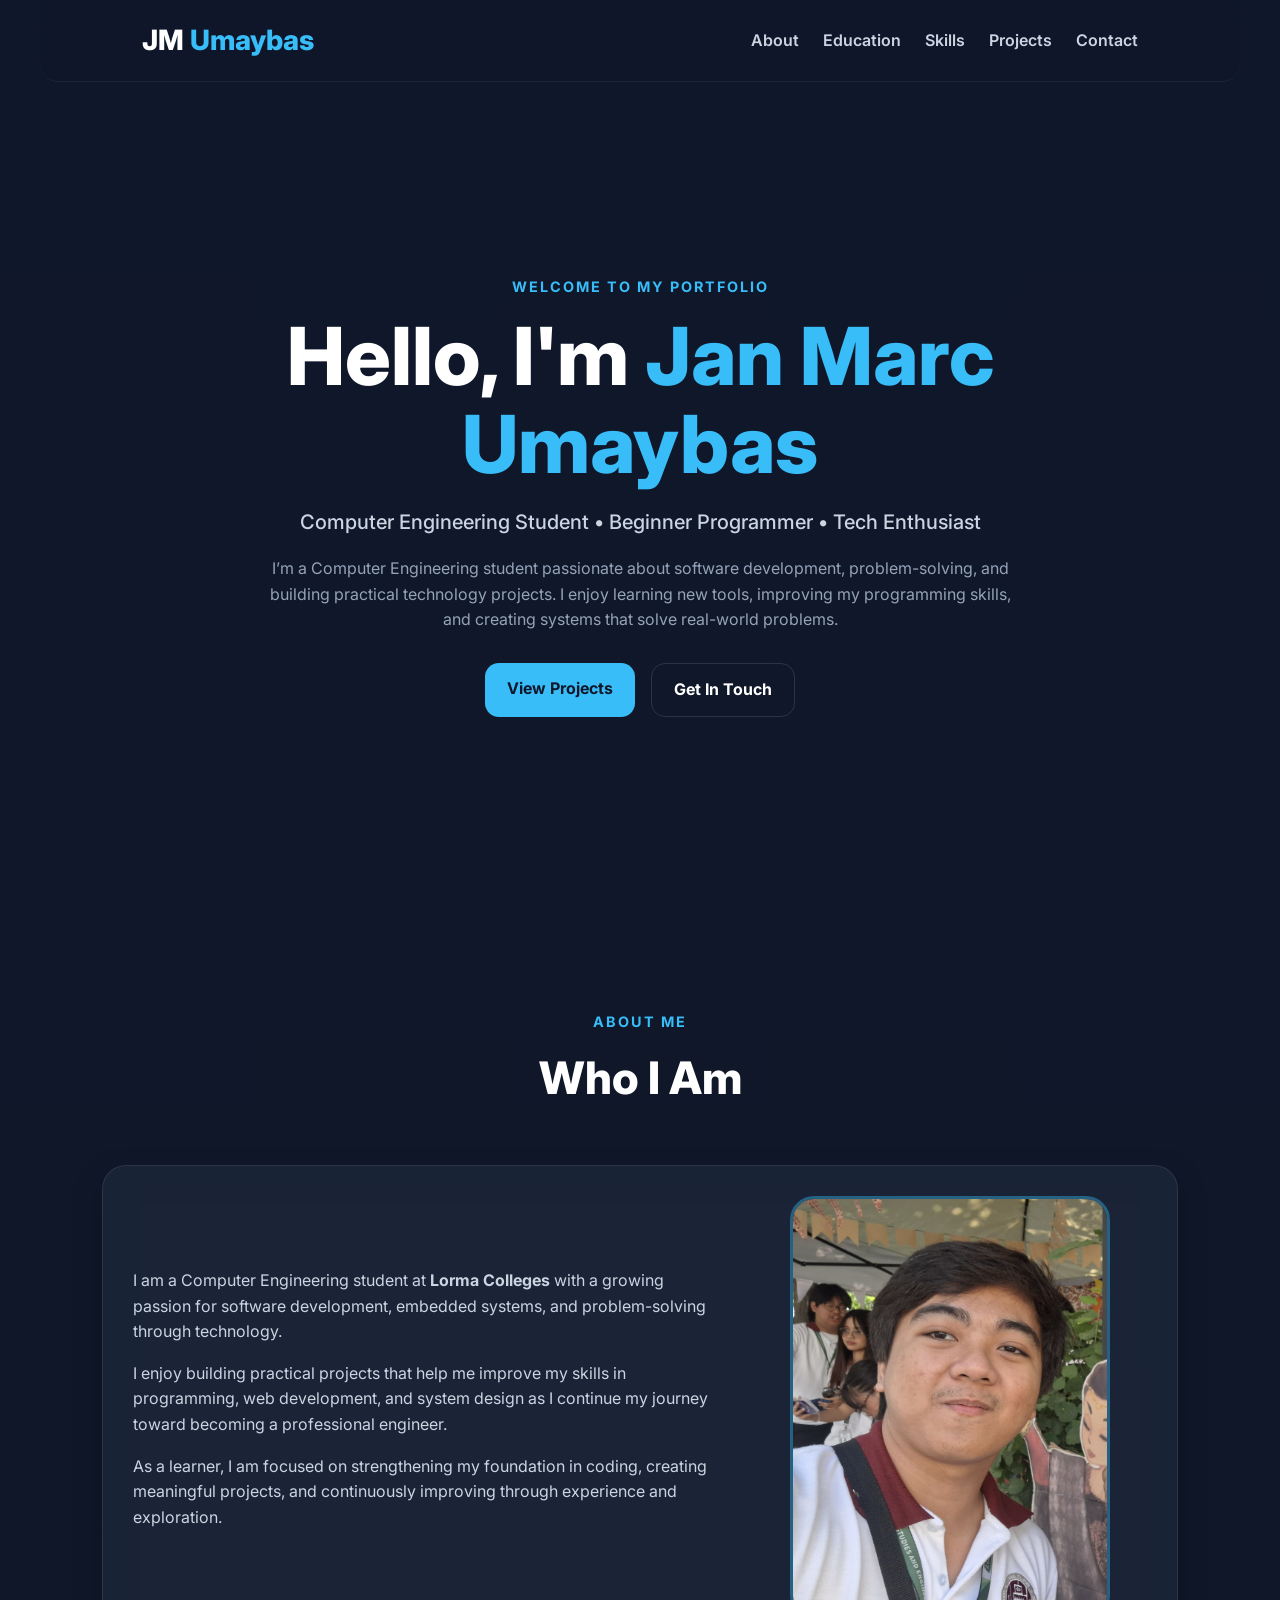
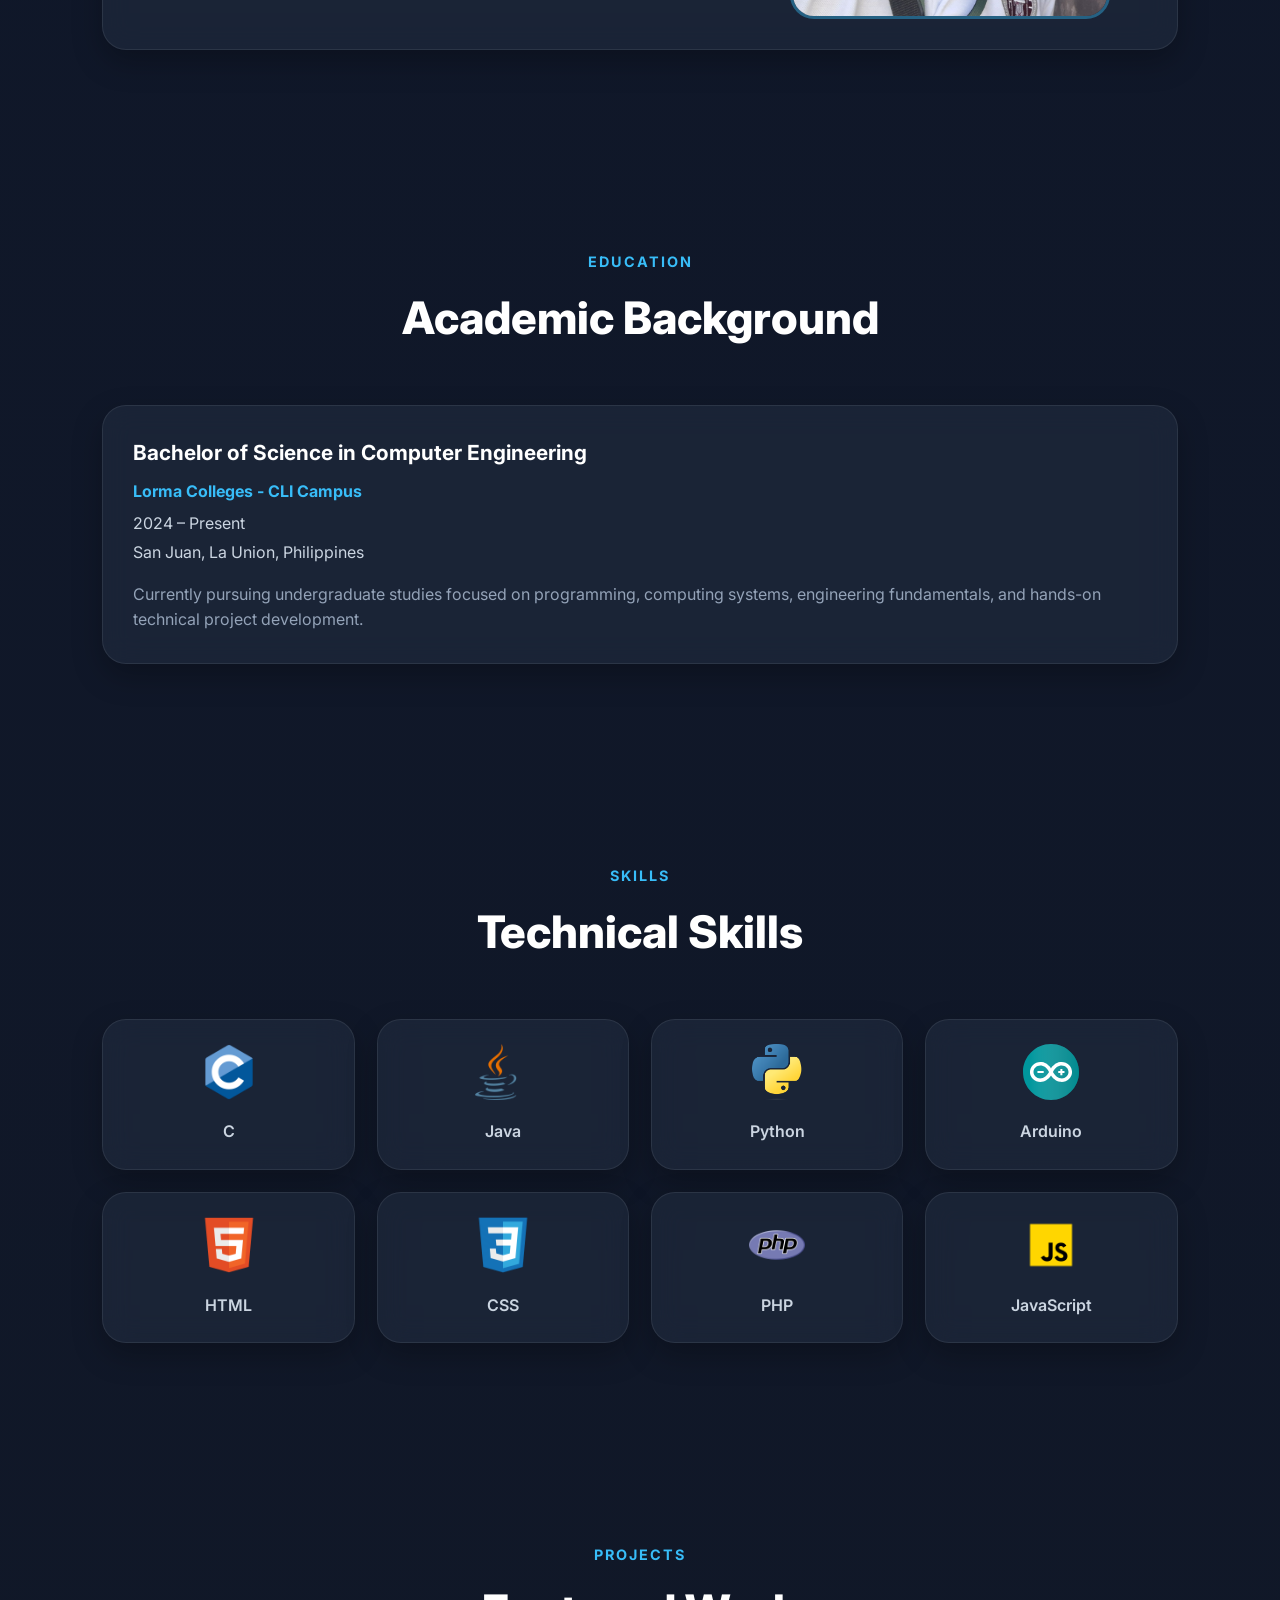
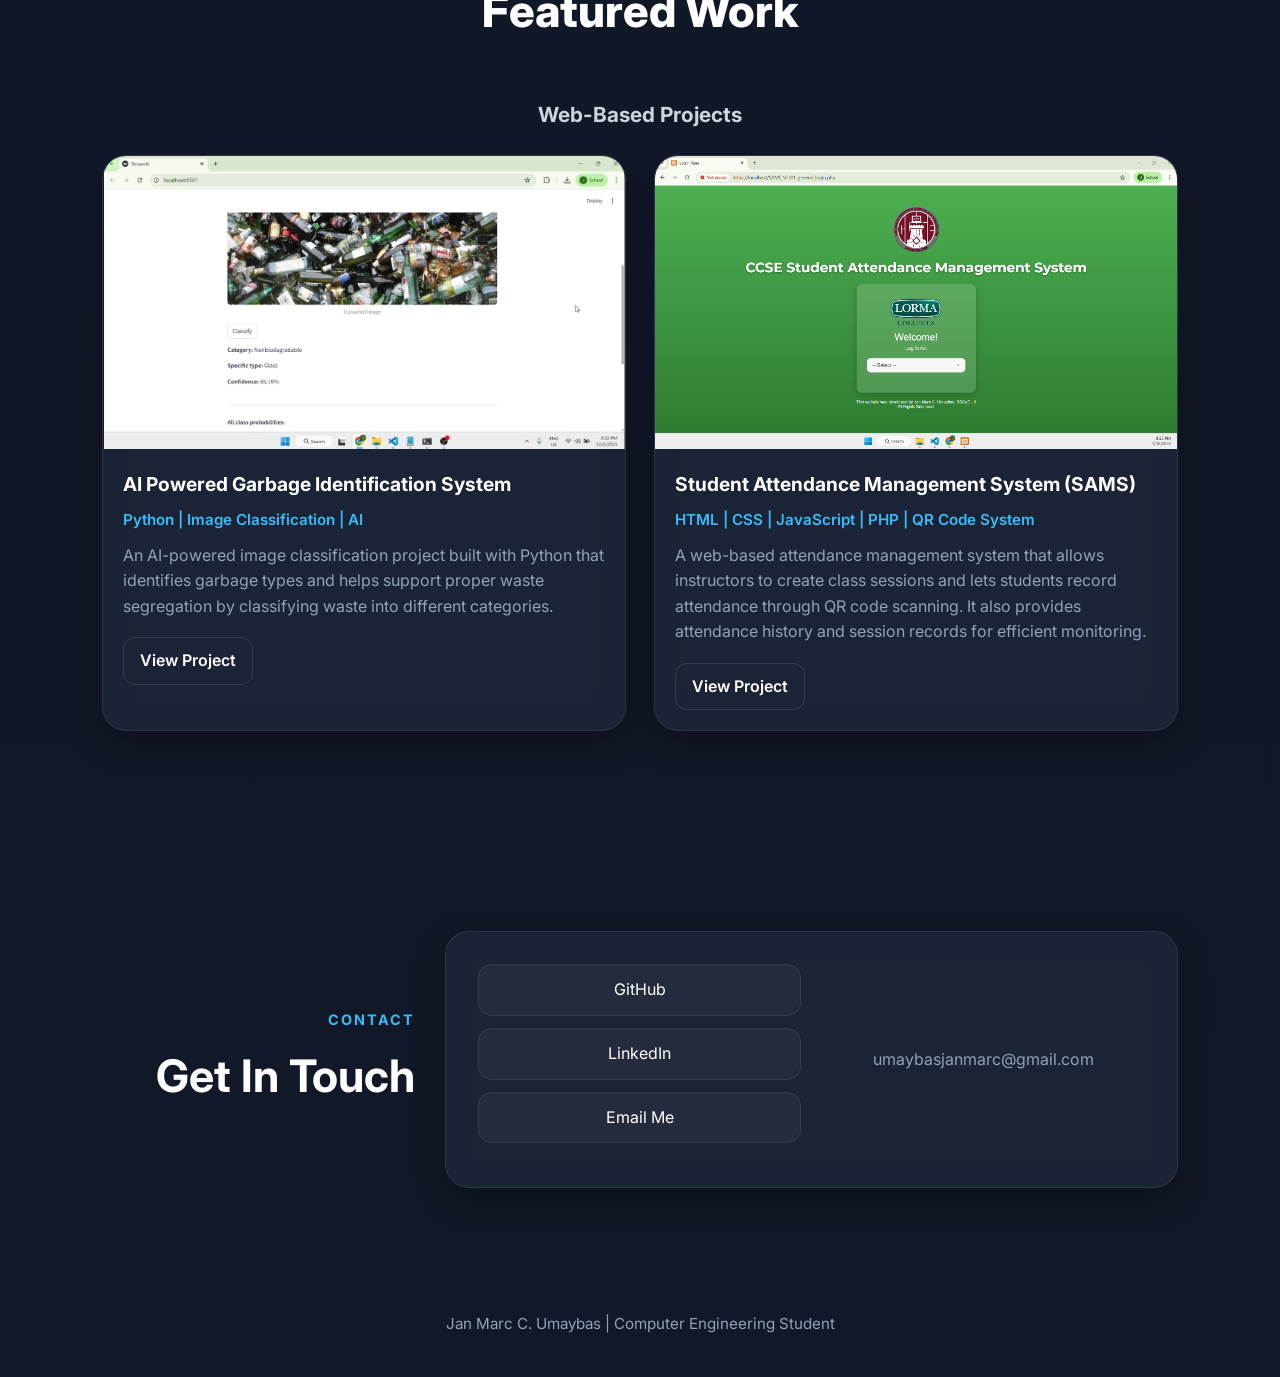
==== src/portfolioUmaybas.html @ 64d83a26 "Add files via upload" ====
<!DOCTYPE html>
<html lang="en">
<head>
    <meta charset="UTF-8" />
    <meta name="viewport" content="width=device-width, initial-scale=1.0">
    <title>JMU's Portfolio</title>

    <link href="https://fonts.googleapis.com/css2?family=Inter:wght@400;500;600;700;800&display=swap" rel="stylesheet">
    <link rel="stylesheet" href="../css/portfolioUmaybas.css">
</head>
<body>
    <div class="body">
        <!-- Empty div for Anchor -->
        <div id="top"></div>

        <!-- Header -->
        <div class="header">
            <header>
                <div class="jmuContainer">
                    <div class="jmuName">
                        <a href="#top"><h1>JM <span>Umaybas</span></h1></a>
                    </div>
                </div>

                <div class="navContainer">
                    <nav class="navigationPanel">
                        <div class="navLinks">
                            <a href="#about">About</a>
                            <a href="#education">Education</a>
                            <a href="#skills">Skills</a>
                            <a href="#projects">Projects</a>
                            <a href="#contact">Contact</a>
                        </div>
                    </nav>
                </div>
            </header>
        </div>
        
        <!-- Main Content -->
        <div class="mainContent">
            <main>
                <!-- Short Intro -->
                <section class="shortIntro">
                    <div class="introContainer">
                        <p class="introLabel">WELCOME TO MY PORTFOLIO</p>
                        <h2>Hello, I'm <span>Jan Marc Umaybas</span></h2>
                        <p class="introTagline">Computer Engineering Student • Beginner Programmer • Tech Enthusiast</p>
                        <p class="introDesc">
                            I’m a Computer Engineering student passionate about software development, problem-solving, and building practical technology projects. 
                            I enjoy learning new tools, improving my programming skills, and creating systems that solve real-world problems.
                        </p>

                        <div class="introButtons">
                            <a href="#projects" class="primaryBtn">View Projects</a>
                            <a href="#contact" class="secondaryBtn">Get In Touch</a>
                        </div>
                    </div>
                </section>

                <!-- About Section -->
                <section id="about" class="about">
                    <div class="sectionTitle">
                        <p class="sectionLabel">ABOUT ME</p>
                        <h2>Who I Am</h2>
                    </div>

                    <div class="aboutContainer">
                        <div class="aboutText">
                            <p>
                                I am a Computer Engineering student at <strong>Lorma Colleges</strong> with a growing passion for software development, 
                                embedded systems, and problem-solving through technology.
                            </p>
                            <p>
                                I enjoy building practical projects that help me improve my skills in programming, web development, and system design 
                                as I continue my journey toward becoming a professional engineer.
                            </p>
                            <p>
                                As a learner, I am focused on strengthening my foundation in coding, creating meaningful projects, and continuously improving 
                                through experience and exploration.
                            </p>
                        </div>

                        <div class="aboutImage">
                            <img src="Pictures/me.jpg" alt="Jan Marc Umaybas profile picture">
                        </div>
                    </div>
                </section>

                <!-- Education Section -->
                <section id="education" class="education">
                    <div class="sectionTitle">
                        <p class="sectionLabel">EDUCATION</p>
                        <h2>Academic Background</h2>
                    </div>

                    <div class="educationContainer">
                        <div class="educationItem">
                            <h3>Bachelor of Science in Computer Engineering</h3>
                            <p class="educationSchool">Lorma Colleges - CLI Campus</p>
                            <p class="educationMeta">2024 – Present</p>
                            <p class="educationLocation">San Juan, La Union, Philippines</p>
                            <p class="educationDesc">
                                Currently pursuing undergraduate studies focused on programming, computing systems, engineering fundamentals, 
                                and hands-on technical project development.
                            </p>
                        </div>
                    </div>
                </section>

                <!-- Skills Section -->
                <section id="skills" class="skills">
                    <div class="sectionTitle">
                        <p class="sectionLabel">SKILLS</p>
                        <h2>Technical Skills</h2>
                    </div>
                    
                    <div class="skillContainer">
                        <div class="skillRow">
                            <div class="skillItem">
                                <img src="Pictures/c logo.png" alt="C programming logo">
                                <p>C</p>
                            </div>
                            <div class="skillItem">
                                <img src="Pictures/java logo.png" alt="Java logo">
                                <p>Java</p>
                            </div>
                            <div class="skillItem">
                                <img src="Pictures/python logo.png" alt="Python logo">
                                <p>Python</p>
                            </div>
                            <div class="skillItem">
                                <img src="Pictures/arduino logo.svg" alt="Arduino logo">
                                <p>Arduino</p>
                            </div>
                        </div>
                       
                        <div class="skillRow">
                            <div class="skillItem">
                                <img src="Pictures/html logo.png" alt="HTML logo">
                                <p>HTML</p>
                            </div>
                            <div class="skillItem">
                                <img src="Pictures/css logo.png" alt="CSS logo">
                                <p>CSS</p>
                            </div>
                            <div class="skillItem">
                                <img src="Pictures/php logo.png" alt="PHP logo">
                                <p>PHP</p>
                            </div>
                            <div class="skillItem">
                                <img src="Pictures/javascript logo.png" alt="JavaScript logo">
                                <p>JavaScript</p>
                            </div>
                        </div>
                    </div>
                </section>

                <!-- Projects Section -->
                <section id="projects" class="projects">
                    <div class="sectionTitle">
                        <p class="sectionLabel">PROJECTS</p>
                        <h2>Featured Work</h2>
                    </div>

                    <div class="projectContainer">
                        <h3>Web-Based Projects</h3>
                        <div class="projectRow">
                            <div class="projectItem">
                                <img src="Pictures/ai garbage.png" alt="AI Powered Garbage Identification System project preview">
                                <p class="projectName">AI Powered Garbage Identification System</p>
                                <p class="projectTech">Python | Image Classification | AI</p>
                                <p class="projectDesc">
                                    An AI-powered image classification project built with Python that identifies garbage types and helps support proper waste segregation by classifying waste into different categories.
                                </p>
                                <a href="#" class="projectBtn">View Project</a>
                            </div>

                            <div class="projectItem">
                                <img src="Pictures/sams.png" alt="Student Attendance Management System project preview">
                                <p class="projectName">Student Attendance Management System (SAMS)</p>
                                <p class="projectTech">HTML | CSS | JavaScript | PHP | QR Code System</p>
                                <p class="projectDesc">
                                    A web-based attendance management system that allows instructors to create class sessions and lets students record attendance through QR code scanning. It also provides attendance history and session records for efficient monitoring.
                                </p>
                                <a href="#" class="projectBtn">View Project</a>
                            </div>
                        </div>
                    </div>
                </section>

                <!-- Contact Section -->
                <section id="contact" class="contact">
                    <div class="contactText">
                        <p class="sectionLabel">CONTACT</p>
                        <h2>Get In Touch</h2>
                    </div>

                    <div class="contactContainer">
                        <div class="contactLinks">
                            <a href="https://github.com/JM-Umaybas" target="_blank" rel="noopener noreferrer"><p>GitHub</p></a>
                            <a href="https://www.linkedin.com/in/jan-marc-umaybas-10229b399/" target="_blank" rel="noopener noreferrer"><p>LinkedIn</p></a>
                            <a href="mailto:umaybasjanmarc@gmail.com"><p>Email Me</p></a>
                        </div>

                        <div class="contactMail">
                            <p>umaybasjanmarc@gmail.com</p>
                        </div>
                    </div>
                </section>
            </main>
        </div>

        <!-- Footer -->
        <div class="footer">
            <footer>
                <p>Jan Marc C. Umaybas | Computer Engineering Student</p>
            </footer>
        </div>
    </div>

    <!-- Scripts -->
    <script src="../js/portfolioUmaybas.js"></script>
</body>
</html>
---- css/portfolioUmaybas.css ----
/* ============================================================
   RESET / GLOBAL
============================================================ */
* {
  margin: 0;
  padding: 0;
  box-sizing: border-box;
  scroll-behavior: smooth;
}

:root {
  --bg-primary: #0f172a;
  --bg-secondary: #111827;
  --card-bg: #1e293bbf;
  --card-border: #ffffff14;
  --text-primary: #ffffff;
  --text-secondary: #cbd5e1;
  --text-muted: #94a3b8;
  --accent: #38bdf8;
  --accent-dark: #0ea5e9;
  --shadow: 0 12px 30px #00000040;
  --radius: 24px;
  --max-width: 1200px;
}

body {
  font-family: 'Inter', sans-serif;
  background: linear-gradient(180deg, var(--bg-primary) 0%, var(--bg-secondary) 100%);
  color: var(--text-primary);
  line-height: 1.6;
}

p,
a,
img {
  font-size: 1rem;
}

h1 {
  font-size: 1.75rem;
}

h2 {
  font-size: clamp(2rem, 4vw, 2.8rem);
}

h3 {
  font-size: 1.3rem;
}

.body {
  width: 100%;
}

/* Shared section spacing */
.mainContent section {
  width: 100%;
  padding: 100px 8%;
  scroll-margin-top: 100px;
}

/* Shared section title */
.sectionTitle {
  text-align: center;
  margin-bottom: 50px;
}

.sectionLabel {
  color: var(--accent);
  font-size: 0.9rem;
  font-weight: 700;
  letter-spacing: 2px;
  margin-bottom: 10px;
}

.sectionTitle h2 {
  font-weight: 800;
  color: var(--text-primary);
}

/* Shared card style */
.aboutContainer,
.educationItem,
.skillItem,
.projectItem,
.contactContainer {
  background: var(--card-bg);
  border: 1px solid var(--card-border);
  backdrop-filter: blur(14px);
  -webkit-backdrop-filter: blur(14px);
  box-shadow: var(--shadow);
  border-radius: var(--radius);
}

/* ============================================================
   HEADER
============================================================ */
.header {
  position: sticky;
  top: 0;
  z-index: 1000;
  width: 100%;
}

header {
  width: 100%;
  max-width: var(--max-width);
  margin: 0 auto;
  padding: 18px 8%;
  background: rgba(15, 23, 42, 0.8);
  backdrop-filter: blur(14px);
  -webkit-backdrop-filter: blur(14px);
  border-bottom: 1px solid rgba(255, 255, 255, 0.06);
  display: flex;
  align-items: center;
  justify-content: space-between;
  gap: 20px;
  border-radius: 0 0 18px 18px;
}

/* Header Containers */
.header .jmuContainer,
.header .navContainer {
  display: flex;
  align-items: center;
}

/* Header Portfolio Logo */
.header .jmuContainer .jmuName a {
  text-decoration: none;
  color: var(--text-primary);
}

.header .jmuContainer .jmuName a h1 {
  font-weight: 800;
}

.header .jmuContainer .jmuName a span {
  color: var(--accent);
}

/* Header Navigation Links */
.header .navContainer {
  margin-left: auto;
}

.header .navContainer .navLinks {
  display: flex;
  align-items: center;
  gap: 24px;
  flex-wrap: wrap;
}

.header .navContainer .navLinks a {
  text-decoration: none;
  color: var(--text-secondary);
  font-weight: 600;
  transition: color 0.3s ease;
}

.header .navContainer .navLinks a:hover {
  color: var(--accent);
}

/* ============================================================
   MAIN CONTENT
============================================================ */
.mainContent {
  width: 100%;
}

/* ============================================================
   SHORT INTRO / HERO
============================================================ */
.mainContent .shortIntro {
  min-height: 92vh;
  display: flex;
  align-items: center;
  justify-content: center;
  text-align: center;
}

.mainContent .shortIntro .introContainer {
  max-width: 900px;
  margin: 0 auto;
}

.mainContent .shortIntro .introContainer .introLabel {
  color: var(--accent);
  font-weight: 700;
  letter-spacing: 2px;
  font-size: 0.9rem;
  margin-bottom: 14px;
}

.mainContent .shortIntro .introContainer h2 {
  font-size: clamp(2.6rem, 7vw, 5rem);
  font-weight: 800;
  line-height: 1.1;
  margin-bottom: 18px;
  color: var(--text-primary);
}

.mainContent .shortIntro .introContainer h2 span {
  color: var(--accent);
}

.mainContent .shortIntro .introContainer .introTagline {
  font-size: clamp(1rem, 2.5vw, 1.25rem);
  color: var(--text-secondary);
  font-weight: 500;
  margin-bottom: 18px;
}

.mainContent .shortIntro .introContainer .introDesc {
  color: var(--text-muted);
  max-width: 760px;
  margin: 0 auto 30px;
}

.mainContent .shortIntro .introContainer .introButtons {
  display: flex;
  justify-content: center;
  gap: 16px;
  flex-wrap: wrap;
}

.mainContent .shortIntro .introContainer .introButtons a {
  text-decoration: none;
  padding: 13px 22px;
  border-radius: 14px;
  font-weight: 700;
  transition: all 0.3s ease;
}

.mainContent .shortIntro .introContainer .introButtons .primaryBtn {
  background: var(--accent);
  color: #0f172a;
}

.mainContent .shortIntro .introContainer .introButtons .primaryBtn:hover {
  transform: translateY(-3px);
  background: var(--accent-dark);
}

.mainContent .shortIntro .introContainer .introButtons .secondaryBtn {
  border: 1px solid rgba(255, 255, 255, 0.12);
  color: var(--text-primary);
}

.mainContent .shortIntro .introContainer .introButtons .secondaryBtn:hover {
  transform: translateY(-3px);
  border-color: var(--accent);
  color: var(--accent);
}

/* ============================================================
   ABOUT
============================================================ */
.mainContent .about {
  display: flex;
  flex-direction: column;
  align-items: center;
}

.mainContent .about .aboutContainer {
  width: min(100%, var(--max-width));
  display: grid;
  grid-template-columns: 1.2fr 0.8fr;
  gap: 30px;
  align-items: center;
  padding: 30px;
}

.mainContent .about .aboutContainer .aboutText {
  width: 100%;
}

.mainContent .about .aboutContainer .aboutText p {
  color: var(--text-secondary);
  margin-bottom: 16px;
}

.mainContent .about .aboutContainer .aboutImage {
  width: 100%;
  display: flex;
  justify-content: center;
}

.mainContent .about .aboutContainer .aboutImage img {
  width: 100%;
  max-width: 320px;
  border: 3px solid rgba(56, 189, 248, 0.4);
  border-radius: 24px;
  object-fit: cover;
}

/* ============================================================
   EDUCATION
============================================================ */
.mainContent .education {
  display: flex;
  flex-direction: column;
  align-items: center;
}

.mainContent .education .educationContainer {
  width: min(100%, var(--max-width));
  display: flex;
  justify-content: center;
}

.mainContent .education .educationContainer .educationItem {
  width: 100%;
  padding: 30px;
}

.mainContent .education .educationContainer .educationItem h3 {
  margin-bottom: 10px;
}

.mainContent .education .educationContainer .educationItem .educationSchool {
  color: var(--accent);
  font-weight: 700;
  margin-bottom: 6px;
}

.mainContent .education .educationContainer .educationItem .educationMeta,
.mainContent .education .educationContainer .educationItem .educationLocation {
  color: var(--text-secondary);
  margin-bottom: 4px;
}

.mainContent .education .educationContainer .educationItem .educationDesc {
  margin-top: 16px;
  color: var(--text-muted);
}

/* ============================================================
   SKILLS
============================================================ */
.mainContent .skills {
  display: flex;
  flex-direction: column;
  align-items: center;
}

.mainContent .skills .skillContainer {
  width: min(100%, var(--max-width));
  display: flex;
  flex-direction: column;
  gap: 22px;
}

.mainContent .skills .skillContainer .skillRow {
  display: grid;
  grid-template-columns: repeat(4, 1fr);
  gap: 22px;
}

.mainContent .skills .skillContainer .skillRow .skillItem {
  text-align: center;
  padding: 24px 18px;
  transition: transform 0.3s ease, border-color 0.3s ease;
}

.mainContent .skills .skillContainer .skillRow .skillItem:hover {
  transform: translateY(-6px);
  border-color: rgba(56, 189, 248, 0.45);
}

.mainContent .skills .skillContainer .skillRow .skillItem img {
  width: 56px;
  height: 56px;
  object-fit: contain;
  margin-bottom: 12px;
}

.mainContent .skills .skillContainer .skillRow .skillItem p {
  font-weight: 600;
  color: var(--text-secondary);
}

/* ============================================================
   PROJECTS
============================================================ */
.mainContent .projects {
  display: flex;
  flex-direction: column;
  align-items: center;
}

.mainContent .projects .projectContainer {
  width: min(100%, var(--max-width));
  display: block;
  text-align: center;
}

.mainContent .projects .projectContainer h3 {
  margin-bottom: 24px;
  color: var(--text-secondary);
}

.mainContent .projects .projectContainer .projectRow {
  display: grid;
  grid-template-columns: repeat(2, 1fr);
  gap: 28px;
  align-items: stretch;
}

.mainContent .projects .projectContainer .projectRow .projectItem {
  display: flex;
  flex-direction: column;
  align-items: flex-start;
  overflow: hidden;
  text-align: left;
  transition: transform 0.3s ease, border-color 0.3s ease;
}

.mainContent .projects .projectContainer .projectRow .projectItem:hover {
  transform: translateY(-6px);
  border-color: rgba(56, 189, 248, 0.45);
}

.mainContent .projects .projectContainer .projectRow .projectItem img {
  width: 100%;
  aspect-ratio: 16 / 9;
  object-fit: cover;
  display: block;
}

.mainContent .projects .projectContainer .projectRow .projectItem .projectName {
  font-size: 1.2rem;
  font-weight: 700;
  padding: 20px 20px 8px;
  color: var(--text-primary);
}

.mainContent .projects .projectContainer .projectRow .projectItem .projectTech {
  color: var(--accent);
  font-weight: 600;
  font-size: 0.95rem;
  padding: 0 20px 10px;
}

.mainContent .projects .projectContainer .projectRow .projectItem .projectDesc {
  width: 100%;
  color: var(--text-muted);
  text-align: left;
  padding: 0 20px 18px;
}

.mainContent .projects .projectContainer .projectRow .projectItem .projectBtn {
  text-decoration: none;
  color: var(--text-primary);
  border: 1px solid rgba(255, 255, 255, 0.12);
  padding: 10px 16px;
  border-radius: 12px;
  font-weight: 600;
  margin: 0 20px 20px;
  transition: all 0.3s ease;
}

.mainContent .projects .projectContainer .projectRow .projectItem .projectBtn:hover {
  color: var(--accent);
  border-color: var(--accent);
}

/* ============================================================
   CONTACT
============================================================ */
.mainContent .contact {
  display: flex;
  align-items: stretch;
  justify-content: center;
  gap: 30px;
  width: 100%;
}

.mainContent .contact .contactText {
  width: 30%;
  display: flex;
  flex-direction: column;
  justify-content: center;
  text-align: right;
}

.mainContent .contact .contactContainer {
  width: 70%;
  display: flex;
  justify-content: center;
  align-items: center;
  padding: 32px;
  gap: 20px;
}

.mainContent .contact .contactContainer .contactLinks,
.mainContent .contact .contactContainer .contactMail {
  width: 50%;
  text-align: center;
}

.mainContent .contact .contactContainer .contactLinks a {
  display: block;
  text-decoration: none;
  color: var(--text-primary);
  background: rgba(255, 255, 255, 0.04);
  border: 1px solid rgba(255, 255, 255, 0.08);
  padding: 12px 18px;
  border-radius: 14px;
  margin-bottom: 12px;
  transition: all 0.3s ease;
}

.mainContent .contact .contactContainer .contactLinks a:hover {
  transform: translateY(-3px);
  color: var(--accent);
  border-color: var(--accent);
}

.mainContent .contact .contactContainer .contactMail {
  display: flex;
  align-items: center;
  justify-content: center;
}

.mainContent .contact .contactContainer .contactMail p {
  color: var(--text-muted);
  word-break: break-word;
}

/* ============================================================
   FOOTER
============================================================ */
.footer {
  text-align: center;
  padding: 24px 8% 40px;
}

.footer p {
  color: var(--text-muted);
  font-size: 0.95rem;
}

/* ============================================================
   RESPONSIVE DESIGN
============================================================ */
/* @media (max-width: 992px) {
  .mainContent .about .aboutContainer {
    grid-template-columns: 1fr;
    text-align: center;
  }

  .mainContent .about .aboutContainer .aboutImage {
    order: -1;
  }

  .mainContent .about .aboutContainer .aboutImage img {
    max-width: 260px;
  }

  .mainContent .skills .skillContainer .skillRow {
    grid-template-columns: repeat(2, 1fr);
  }

  .mainContent .projects .projectContainer .projectRow {
    grid-template-columns: 1fr;
  }

  .mainContent .contact {
    flex-direction: column;
  }

  .mainContent .contact .contactText,
  .mainContent .contact .contactContainer {
    width: 100%;
  }

  .mainContent .contact .contactText {
    text-align: center;
  }
}

@media (max-width: 768px) {
  header {
    flex-direction: column;
    padding: 16px 6%;
    border-radius: 0;
  }

  .header .navContainer {
    margin-left: 0;
  }

  .header .navContainer .navLinks {
    justify-content: center;
    gap: 14px;
  }

  .mainContent section {
    padding: 80px 6%;
  }

  .mainContent .shortIntro {
    min-height: auto;
    padding-top: 100px;
    padding-bottom: 80px;
  }

  .mainContent .about .aboutContainer,
  .mainContent .education .educationContainer .educationItem,
  .mainContent .contact .contactContainer {
    padding: 24px;
  }

  .mainContent .contact .contactContainer {
    flex-direction: column;
  }

  .mainContent .contact .contactContainer .contactLinks,
  .mainContent .contact .contactContainer .contactMail {
    width: 100%;
  }
}

@media (max-width: 480px) {
  .header .navContainer .navLinks a {
    font-size: 0.9rem;
  }

  .mainContent .shortIntro .introContainer h2 {
    font-size: 2.2rem;
  }

  .mainContent .shortIntro .introContainer .introTagline {
    font-size: 0.95rem;
  }

  .mainContent .shortIntro .introContainer .introButtons {
    flex-direction: column;
    width: 100%;
  }

  .mainContent .shortIntro .introContainer .introButtons a {
    width: 100%;
    text-align: center;
  }

  .mainContent .skills .skillContainer .skillRow {
    grid-template-columns: 1fr;
  }
} */
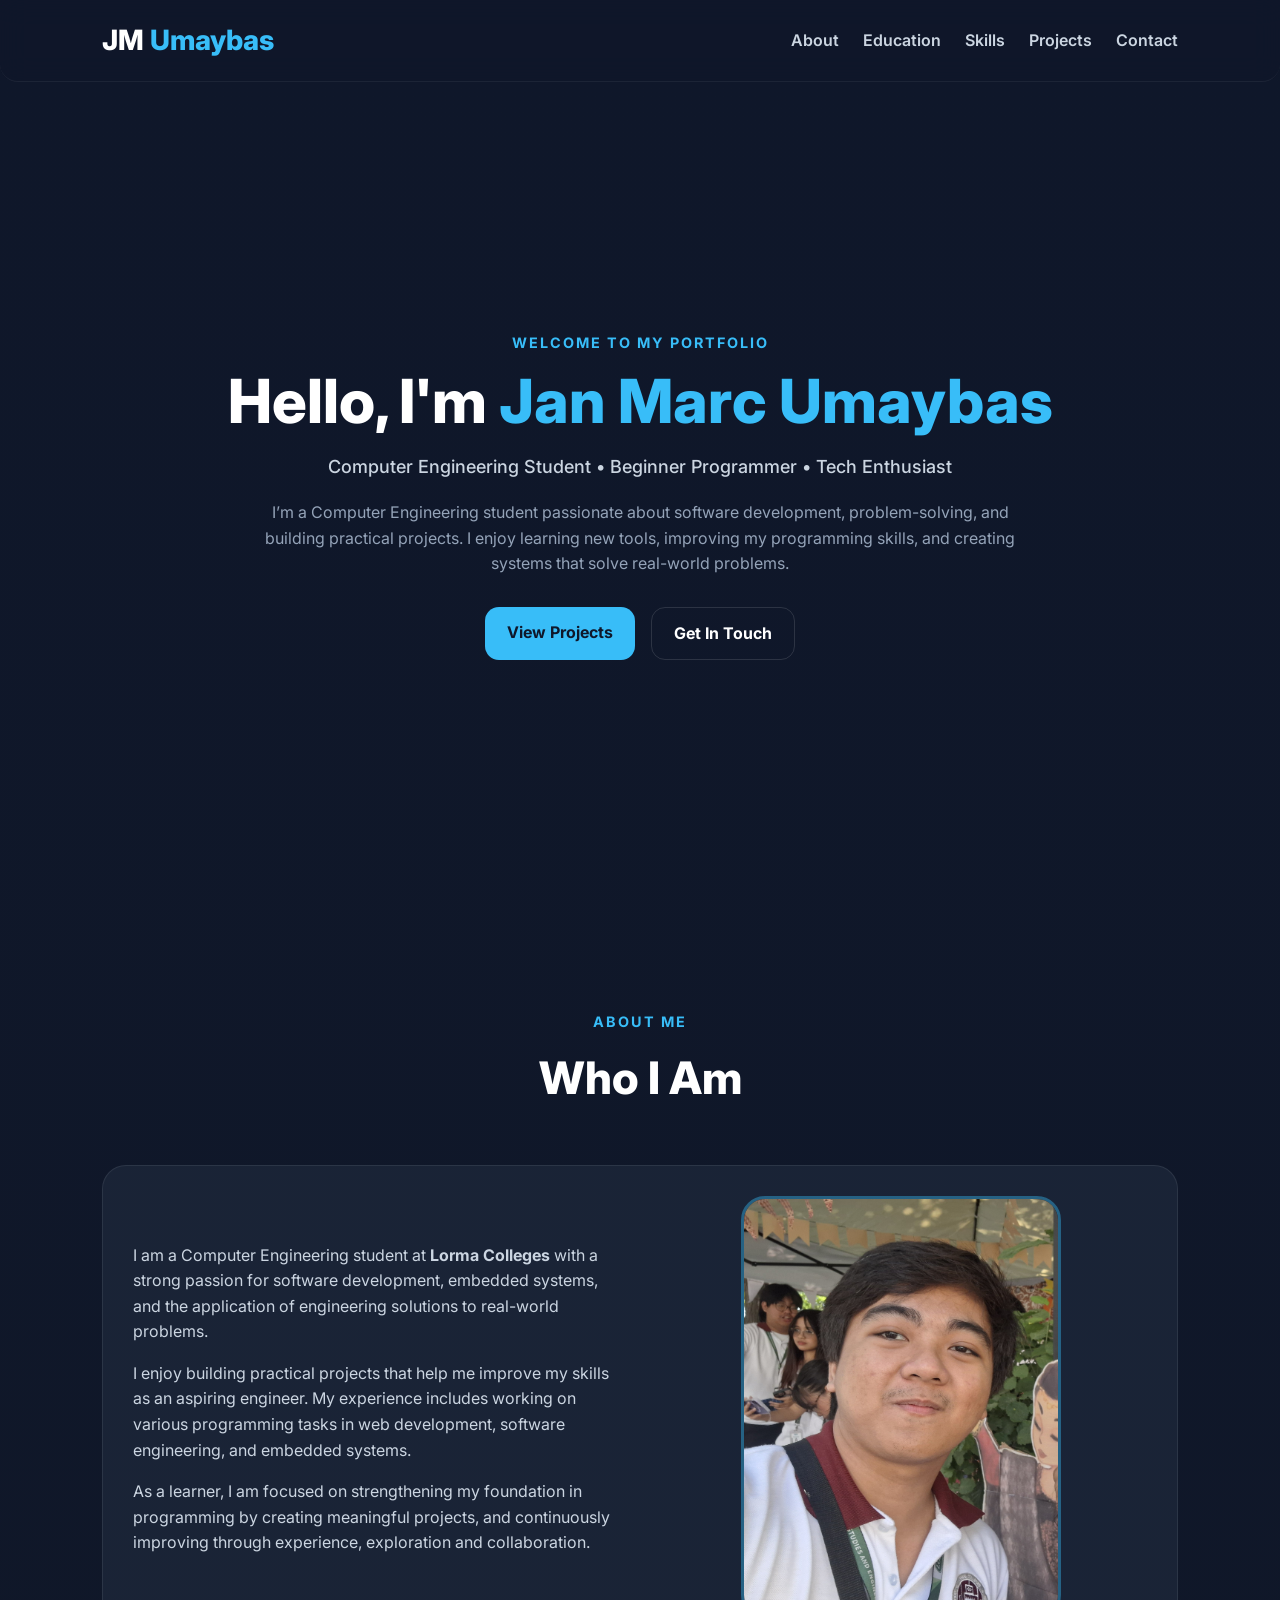
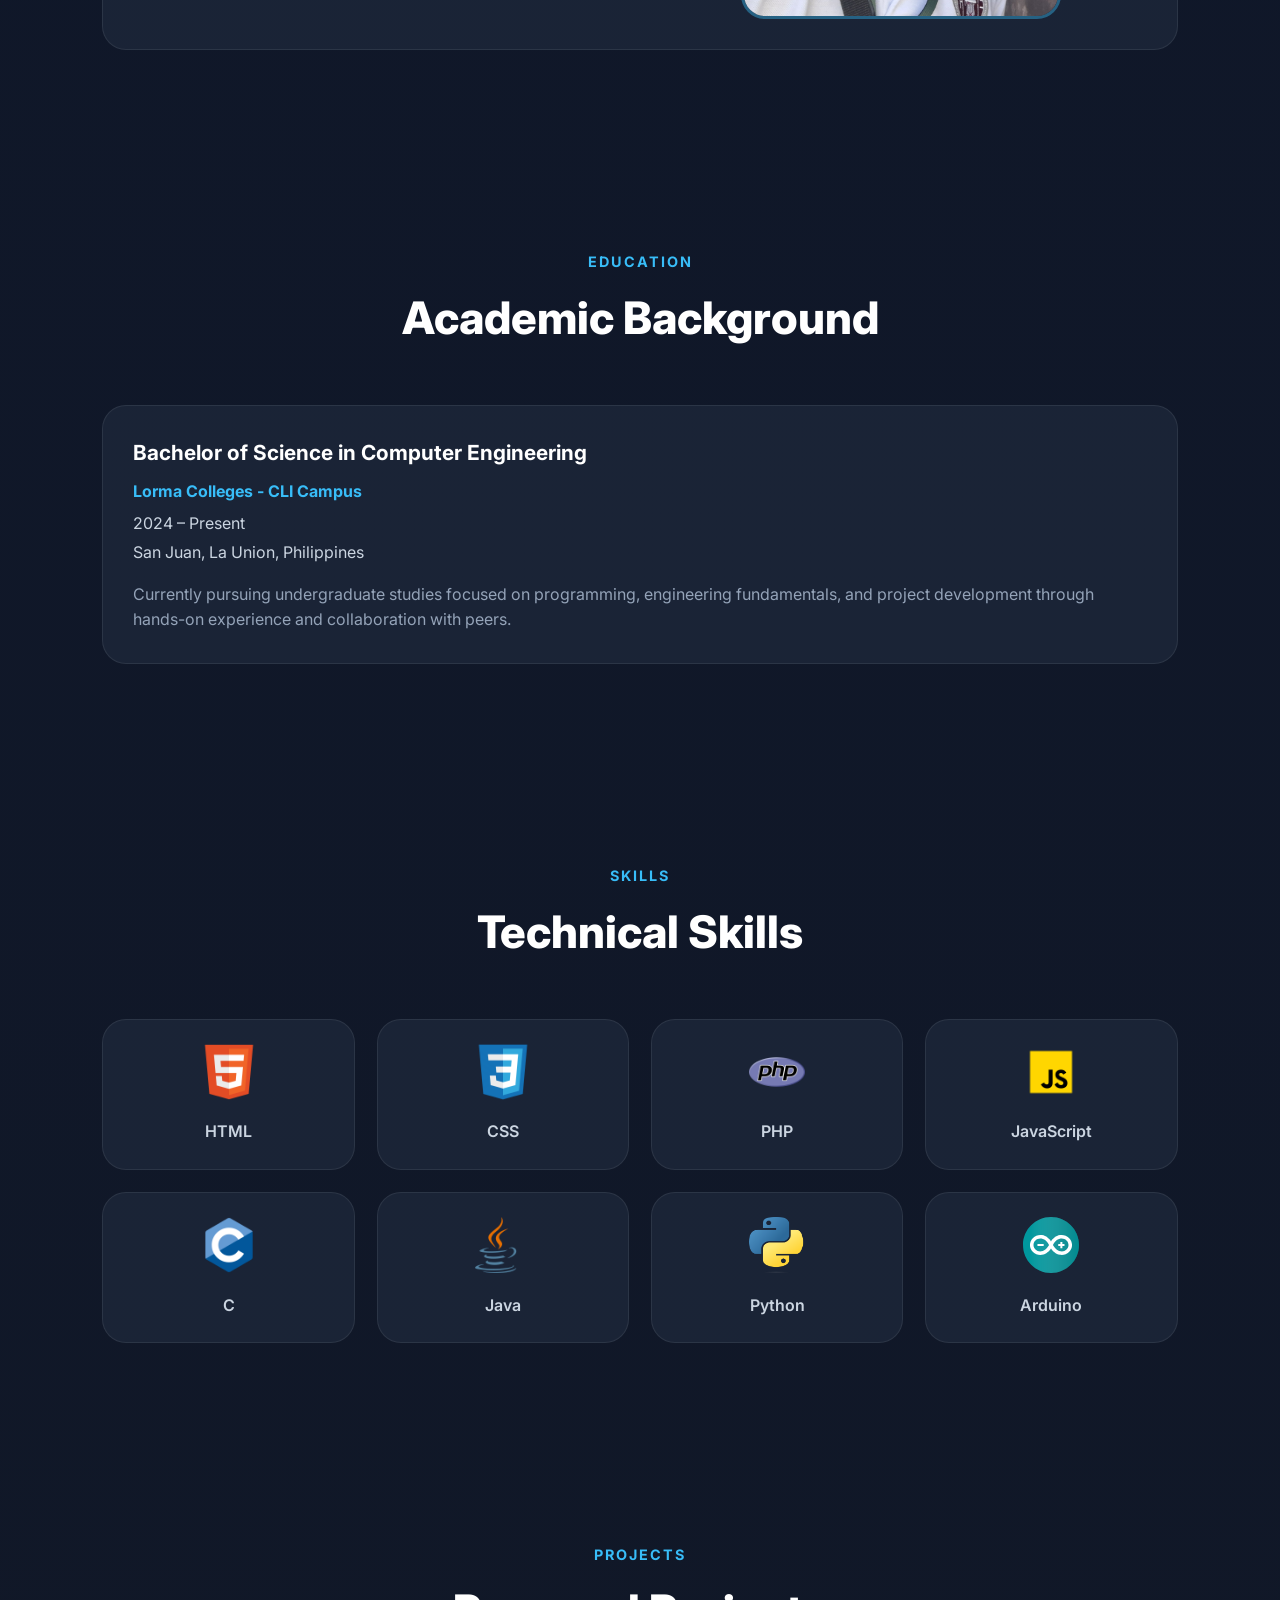
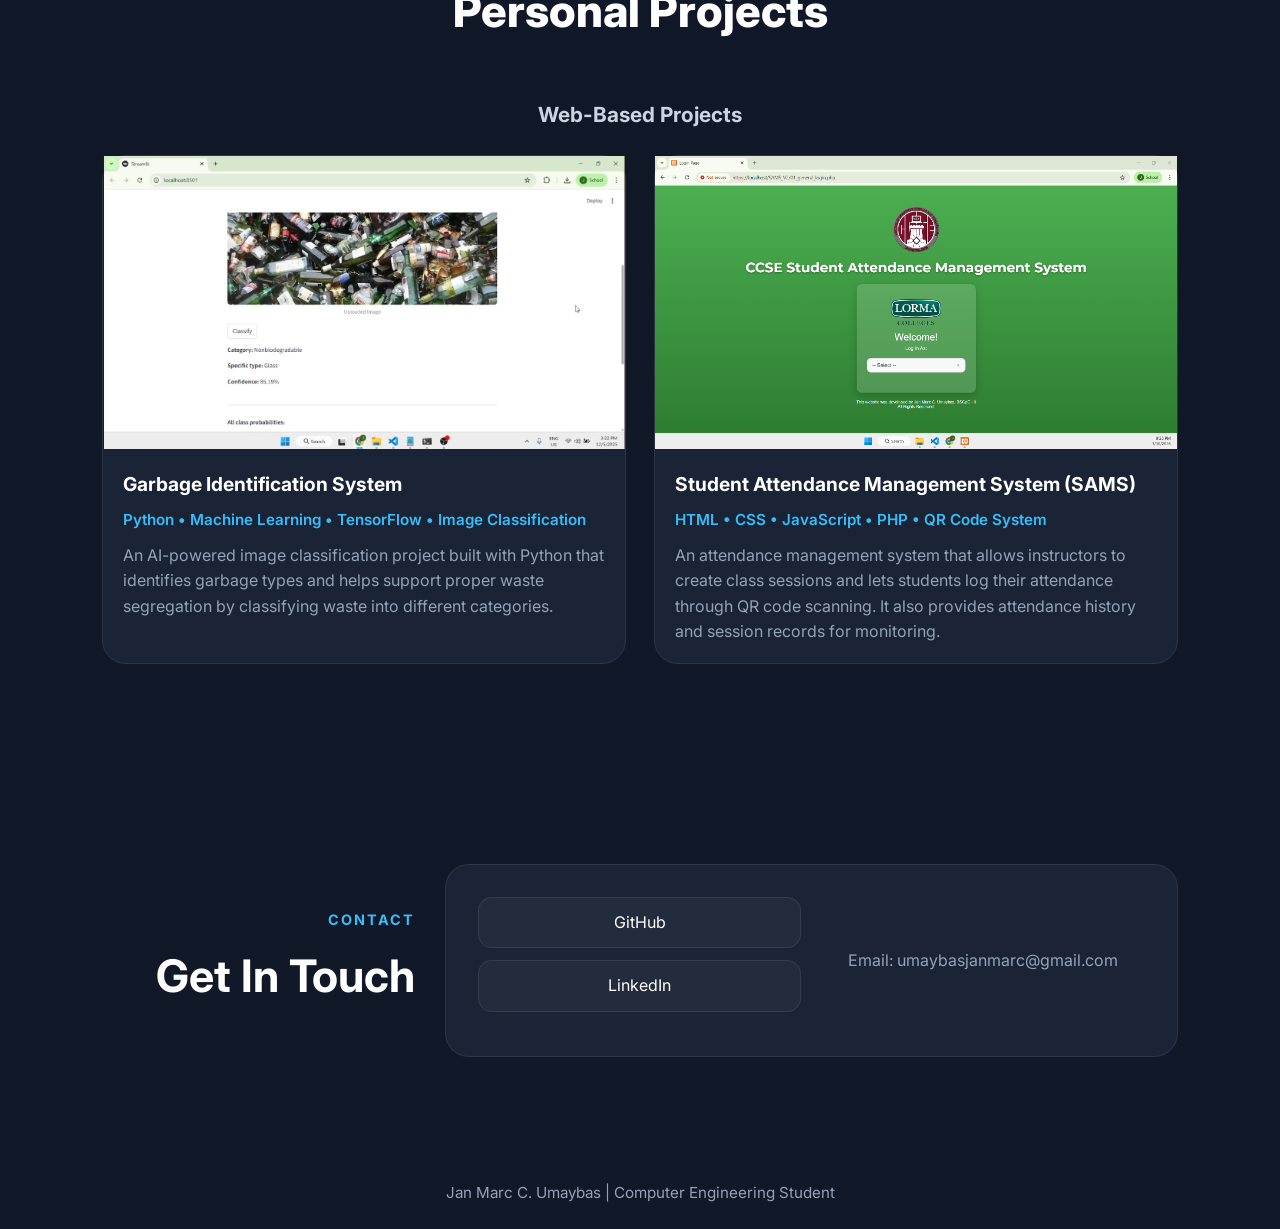
==== commit 0c2ca6a5: "Add files via upload" ====
--- a/src/portfolioUmaybas.html
+++ b/src/portfolioUmaybas.html
@@ -1,165 +1,160 @@
 <!DOCTYPE html>
 <html lang="en">
-<head>
-    <meta charset="UTF-8" />
-    <meta name="viewport" content="width=device-width, initial-scale=1.0">
-    <title>JMU's Portfolio</title>
-
-    <link href="https://fonts.googleapis.com/css2?family=Inter:wght@400;500;600;700;800&display=swap" rel="stylesheet">
-    <link rel="stylesheet" href="../css/portfolioUmaybas.css">
-</head>
-<body>
-    <div class="body">
-        <!-- Empty div for Anchor -->
-        <div id="top"></div>
-
-        <!-- Header -->
-        <div class="header">
-            <header>
-                <div class="jmuContainer">
-                    <div class="jmuName">
-                        <a href="#top"><h1>JM <span>Umaybas</span></h1></a>
-                    </div>
-                </div>
-
-                <div class="navContainer">
-                    <nav class="navigationPanel">
-                        <div class="navLinks">
-                            <a href="#about">About</a>
-                            <a href="#education">Education</a>
-                            <a href="#skills">Skills</a>
-                            <a href="#projects">Projects</a>
-                            <a href="#contact">Contact</a>
-                        </div>
-                    </nav>
-                </div>
-            </header>
-        </div>
-        
-        <!-- Main Content -->
-        <div class="mainContent">
-            <main>
-                <!-- Short Intro -->
-                <section class="shortIntro">
-                    <div class="introContainer">
-                        <p class="introLabel">WELCOME TO MY PORTFOLIO</p>
-                        <h2>Hello, I'm <span>Jan Marc Umaybas</span></h2>
-                        <p class="introTagline">Computer Engineering Student • Beginner Programmer • Tech Enthusiast</p>
-                        <p class="introDesc">
-                            I’m a Computer Engineering student passionate about software development, problem-solving, and building practical technology projects. 
-                            I enjoy learning new tools, improving my programming skills, and creating systems that solve real-world problems.
-                        </p>
-
-                        <div class="introButtons">
-                            <a href="#projects" class="primaryBtn">View Projects</a>
-                            <a href="#contact" class="secondaryBtn">Get In Touch</a>
-                        </div>
-                    </div>
-                </section>
-
-                <!-- About Section -->
-                <section id="about" class="about">
-                    <div class="sectionTitle">
-                        <p class="sectionLabel">ABOUT ME</p>
-                        <h2>Who I Am</h2>
-                    </div>
-
-                    <div class="aboutContainer">
-                        <div class="aboutText">
-                            <p>
-                                I am a Computer Engineering student at <strong>Lorma Colleges</strong> with a growing passion for software development, 
-                                embedded systems, and problem-solving through technology.
+    <head>
+        <meta charset="UTF-8" />
+        <meta name="viewport" content="width=device-width, initial-scale=1.0">
+        <title>JMU's Portfolio</title>
+        <link href="https://fonts.googleapis.com/css2?family=Inter:wght@400;600;800&display=swap" rel="stylesheet">
+        <link rel="stylesheet" href="../css/portfolioUmaybas.css">
+    </head>
+    <body>
+        <div class="body">
+            <!-- Empty div for Anchor -->
+            <div id="top"></div>
+
+            <!-- Header -->
+            <div class="header">
+                <header>
+                    <div class="jmuContainer">
+                        <div class="jmuName">
+                            <a href="#top"><h1>JM <span>Umaybas</span></h1></a>
+                        </div>
+                    </div>
+
+                    <div class="navContainer">
+                        <nav class="navigationPanel">
+                            <div class="navLinks">
+                                <a href="#about">About</a>
+                                <a href="#education">Education</a>
+                                <a href="#skills">Skills</a>
+                                <a href="#projects">Projects</a>
+                                <a href="#contact">Contact</a>
+                            </div>
+                        </nav>
+                    </div>
+                </header>
+            </div>
+            
+            <!-- Main Content -->
+            <div class="mainContent">
+                <main>
+                    <!-- Short Intro -->
+                    <section class="shortIntro">
+                        <div class="introContainer">
+                            <p class="introLabel">WELCOME TO MY PORTFOLIO</p>
+                            <h2>Hello, I'm <span>Jan Marc Umaybas</span></h2>
+                            <p class="introTagline">Computer Engineering Student • Beginner Programmer • Tech Enthusiast</p>
+                            <p class="introDesc">
+                                I’m a Computer Engineering student passionate about software development, problem-solving, and building practical projects. 
+                                I enjoy learning new tools, improving my programming skills, and creating systems that solve real-world problems.
                             </p>
-                            <p>
-                                I enjoy building practical projects that help me improve my skills in programming, web development, and system design 
-                                as I continue my journey toward becoming a professional engineer.
-                            </p>
-                            <p>
-                                As a learner, I am focused on strengthening my foundation in coding, creating meaningful projects, and continuously improving 
-                                through experience and exploration.
-                            </p>
-                        </div>
-
-                        <div class="aboutImage">
-                            <img src="Pictures/me.jpg" alt="Jan Marc Umaybas profile picture">
-                        </div>
-                    </div>
-                </section>
-
-                <!-- Education Section -->
-                <section id="education" class="education">
-                    <div class="sectionTitle">
-                        <p class="sectionLabel">EDUCATION</p>
-                        <h2>Academic Background</h2>
-                    </div>
-
-                    <div class="educationContainer">
-                        <div class="educationItem">
-                            <h3>Bachelor of Science in Computer Engineering</h3>
-                            <p class="educationSchool">Lorma Colleges - CLI Campus</p>
-                            <p class="educationMeta">2024 – Present</p>
-                            <p class="educationLocation">San Juan, La Union, Philippines</p>
-                            <p class="educationDesc">
-                                Currently pursuing undergraduate studies focused on programming, computing systems, engineering fundamentals, 
-                                and hands-on technical project development.
-                            </p>
-                        </div>
-                    </div>
-                </section>
-
-                <!-- Skills Section -->
-                <section id="skills" class="skills">
-                    <div class="sectionTitle">
-                        <p class="sectionLabel">SKILLS</p>
-                        <h2>Technical Skills</h2>
-                    </div>
-                    
-                    <div class="skillContainer">
-                        <div class="skillRow">
-                            <div class="skillItem">
-                                <img src="Pictures/c logo.png" alt="C programming logo">
-                                <p>C</p>
-                            </div>
-                            <div class="skillItem">
-                                <img src="Pictures/java logo.png" alt="Java logo">
-                                <p>Java</p>
-                            </div>
-                            <div class="skillItem">
-                                <img src="Pictures/python logo.png" alt="Python logo">
-                                <p>Python</p>
-                            </div>
-                            <div class="skillItem">
-                                <img src="Pictures/arduino logo.svg" alt="Arduino logo">
-                                <p>Arduino</p>
-                            </div>
-                        </div>
-                       
-                        <div class="skillRow">
-                            <div class="skillItem">
-                                <img src="Pictures/html logo.png" alt="HTML logo">
-                                <p>HTML</p>
-                            </div>
-                            <div class="skillItem">
-                                <img src="Pictures/css logo.png" alt="CSS logo">
-                                <p>CSS</p>
-                            </div>
-                            <div class="skillItem">
-                                <img src="Pictures/php logo.png" alt="PHP logo">
-                                <p>PHP</p>
-                            </div>
-                            <div class="skillItem">
-                                <img src="Pictures/javascript logo.png" alt="JavaScript logo">
-                                <p>JavaScript</p>
-                            </div>
-                        </div>
-                    </div>
-                </section>
-
-                <!-- Projects Section -->
-                <section id="projects" class="projects">
+
+                            <div class="introButtons">
+                                <a href="#projects" class="primaryBtn">View Projects</a>
+                                <a href="#contact" class="secondaryBtn">Get In Touch</a>
+                            </div>
+                        </div>
+                    </section>
+
+                    <!-- About Section -->
+                    <section id="about" class="about">
+                        <div class="sectionTitle">
+                            <p class="sectionLabel">ABOUT ME</p>
+                            <h2>Who I Am</h2>
+                        </div>
+
+                        <div class="aboutContainer">
+                            <div class="aboutText">
+                                <p>
+                                    I am a Computer Engineering student at <strong>Lorma Colleges</strong> with a strong passion for software development, embedded systems, and the application of engineering solutions to real-world problems.
+                                </p>
+                                <p>
+                                    I enjoy building practical projects that help me improve my skills as an aspiring engineer. My experience includes working on various programming tasks in web development, software engineering, and embedded systems.
+                                </p>
+                                <p>
+                                    As a learner, I am focused on strengthening my foundation in programming by creating meaningful projects, and continuously improving through experience, exploration and collaboration.
+                                </p>
+                            </div>
+
+                            <div class="aboutImage">
+                                <img src="Pictures/me.jpg" alt="Jan Marc Umaybas profile picture">
+                            </div>
+                        </div>
+                    </section>
+
+                    <!-- Education Section -->
+                    <section id="education" class="education">
+                        <div class="sectionTitle">
+                            <p class="sectionLabel">EDUCATION</p>
+                            <h2>Academic Background</h2>
+                        </div>
+
+                        <div class="educationContainer">
+                            <div class="educationItem">
+                                <h3>Bachelor of Science in Computer Engineering</h3>
+                                <p class="educationSchool">Lorma Colleges - CLI Campus</p>
+                                <p class="educationMeta">2024 – Present</p>
+                                <p class="educationLocation">San Juan, La Union, Philippines</p>
+                                <p class="educationDesc">
+                                    Currently pursuing undergraduate studies focused on programming, engineering fundamentals, and project development through hands-on experience and collaboration with peers.
+                                </p>
+                            </div>
+                        </div>
+                    </section>
+
+                    <!-- Skills Section -->
+                    <section id="skills" class="skills">
+                        <div class="sectionTitle">
+                            <p class="sectionLabel">SKILLS</p>
+                            <h2>Technical Skills</h2>
+                        </div>
+                        
+                        <div class="skillContainer">
+                            <div class="skillRow">
+                                <div class="skillItem">
+                                    <img src="Pictures/html logo.png" alt="HTML logo">
+                                    <p>HTML</p>
+                                </div>
+                                <div class="skillItem">
+                                    <img src="Pictures/css logo.png" alt="CSS logo">
+                                    <p>CSS</p>
+                                </div>
+                                <div class="skillItem">
+                                    <img src="Pictures/php logo.png" alt="PHP logo">
+                                    <p>PHP</p>
+                                </div>
+                                <div class="skillItem">
+                                    <img src="Pictures/javascript logo.png" alt="JavaScript logo">
+                                    <p>JavaScript</p>
+                                </div>
+                            </div>
+
+                            <div class="skillRow">
+                                <div class="skillItem">
+                                    <img src="Pictures/c logo.png" alt="C programming logo">
+                                    <p>C</p>
+                                </div>
+                                <div class="skillItem">
+                                    <img src="Pictures/java logo.png" alt="Java logo">
+                                    <p>Java</p>
+                                </div>
+                                <div class="skillItem">
+                                    <img src="Pictures/python logo.png" alt="Python logo">
+                                    <p>Python</p>
+                                </div>
+                                <div class="skillItem">
+                                    <img src="Pictures/arduino logo.svg" alt="Arduino logo">
+                                    <p>Arduino</p>
+                                </div>
+                            </div>
+                        </div>
+                    </section>
+
+                    <!-- Projects Section -->
+                    <section id="projects" class="projects">
                     <div class="sectionTitle">
                         <p class="sectionLabel">PROJECTS</p>
-                        <h2>Featured Work</h2>
+                        <h2>Personal Projects</h2>
                     </div>
 
                     <div class="projectContainer">
@@ -167,58 +162,55 @@
                         <div class="projectRow">
                             <div class="projectItem">
                                 <img src="Pictures/ai garbage.png" alt="AI Powered Garbage Identification System project preview">
-                                <p class="projectName">AI Powered Garbage Identification System</p>
-                                <p class="projectTech">Python | Image Classification | AI</p>
+                                <p class="projectName">Garbage Identification System</p>
+                                <p class="projectTech">Python • Machine Learning • TensorFlow • Image Classification</p>
                                 <p class="projectDesc">
                                     An AI-powered image classification project built with Python that identifies garbage types and helps support proper waste segregation by classifying waste into different categories.
                                 </p>
-                                <a href="#" class="projectBtn">View Project</a>
                             </div>
 
                             <div class="projectItem">
                                 <img src="Pictures/sams.png" alt="Student Attendance Management System project preview">
                                 <p class="projectName">Student Attendance Management System (SAMS)</p>
-                                <p class="projectTech">HTML | CSS | JavaScript | PHP | QR Code System</p>
+                                <p class="projectTech">HTML • CSS • JavaScript • PHP • QR Code System</p>
                                 <p class="projectDesc">
-                                    A web-based attendance management system that allows instructors to create class sessions and lets students record attendance through QR code scanning. It also provides attendance history and session records for efficient monitoring.
-                                </p>
-                                <a href="#" class="projectBtn">View Project</a>
+                                    An attendance management system that allows instructors to create class sessions and lets students log their attendance through QR code scanning. It also provides attendance history and session records for monitoring.
+                                </p>
                             </div>
                         </div>
                     </div>
                 </section>
 
-                <!-- Contact Section -->
-                <section id="contact" class="contact">
-                    <div class="contactText">
-                        <p class="sectionLabel">CONTACT</p>
-                        <h2>Get In Touch</h2>
-                    </div>
-
-                    <div class="contactContainer">
-                        <div class="contactLinks">
-                            <a href="https://github.com/JM-Umaybas" target="_blank" rel="noopener noreferrer"><p>GitHub</p></a>
-                            <a href="https://www.linkedin.com/in/jan-marc-umaybas-10229b399/" target="_blank" rel="noopener noreferrer"><p>LinkedIn</p></a>
-                            <a href="mailto:umaybasjanmarc@gmail.com"><p>Email Me</p></a>
-                        </div>
-
-                        <div class="contactMail">
-                            <p>umaybasjanmarc@gmail.com</p>
-                        </div>
-                    </div>
-                </section>
-            </main>
+                    <!-- Contact Section -->
+                    <section id="contact" class="contact">
+                        <div class="contactText">
+                            <p class="sectionLabel">CONTACT</p>
+                            <h2>Get In Touch</h2>
+                        </div>
+
+                        <div class="contactContainer">
+                            <div class="contactLinks">
+                                <a href="https://github.com/JM-Umaybas" target="_blank" rel="noopener noreferrer"><p>GitHub</p></a>
+                                <a href="https://www.linkedin.com/in/jan-marc-umaybas-10229b399/" target="_blank" rel="noopener noreferrer"><p>LinkedIn</p></a>
+                            </div>
+                            
+                            <div class="contactMail">
+                                <p>Email: umaybasjanmarc@gmail.com</p>
+                            </div>
+                        </div>
+                    </section>
+                </main>
+            </div>
+
+            <!-- Footer -->
+            <div class="footer">
+                <footer>
+                    <p>Jan Marc C. Umaybas | Computer Engineering Student</p>
+                </footer>
+            </div>
         </div>
 
-        <!-- Footer -->
-        <div class="footer">
-            <footer>
-                <p>Jan Marc C. Umaybas | Computer Engineering Student</p>
-            </footer>
-        </div>
-    </div>
-
-    <!-- Scripts -->
-    <script src="../js/portfolioUmaybas.js"></script>
-</body>
+        <!-- Scripts -->
+        <script src="../js/portfolioUmaybas.js"></script>
+    </body>
 </html>
--- a/css/portfolioUmaybas.css
+++ b/css/portfolioUmaybas.css
@@ -1,6 +1,5 @@
-/* ============================================================
-   RESET / GLOBAL
-============================================================ */
+/* ============================================================ */
+/* Global CSS */
 * {
   margin: 0;
   padding: 0;
@@ -8,63 +7,53 @@
   scroll-behavior: smooth;
 }
 
+/* ============================================================ */
+/* Reusable CSS */
 :root {
-  --bg-primary: #0f172a;
-  --bg-secondary: #111827;
-  --card-bg: #1e293bbf;
-  --card-border: #ffffff14;
-  --text-primary: #ffffff;
-  --text-secondary: #cbd5e1;
-  --text-muted: #94a3b8;
+  --bgPrimary: #0f172a;
+  --bgSecondary: #111827;
+  --cardBg: #1e293bbf;
+  --cardBorder: #ffffff14;
+  --textPrimary: #ffffff;
+  --textSecondary: #cbd5e1;
+  --textMuted: #94a3b8;
   --accent: #38bdf8;
-  --accent-dark: #0ea5e9;
-  --shadow: 0 12px 30px #00000040;
-  --radius: 24px;
-  --max-width: 1200px;
-}
-
+  --accentDark: #0ea5e9;
+}
+
+/* ============================================================ */
+/* Body */
 body {
   font-family: 'Inter', sans-serif;
-  background: linear-gradient(180deg, var(--bg-primary) 0%, var(--bg-secondary) 100%);
-  color: var(--text-primary);
+  background: linear-gradient(180deg, var(--bgPrimary) 0%, var(--bgSecondary) 100%);
+  color: var(--textPrimary);
   line-height: 1.6;
 }
-
-p,
-a,
-img {
+.body {
+  width: 100%;
+}
+
+/* ============================================================ */
+/* Font Sizes */
+p, a, img {
   font-size: 1rem;
 }
-
 h1 {
   font-size: 1.75rem;
 }
-
 h2 {
   font-size: clamp(2rem, 4vw, 2.8rem);
 }
-
 h3 {
   font-size: 1.3rem;
 }
 
-.body {
-  width: 100%;
-}
-
-/* Shared section spacing */
-.mainContent section {
-  width: 100%;
-  padding: 100px 8%;
-  scroll-margin-top: 100px;
-}
-
-/* Shared section title */
+/* ============================================================ */
+/* Section Title */
 .sectionTitle {
   text-align: center;
   margin-bottom: 50px;
 }
-
 .sectionLabel {
   color: var(--accent);
   font-size: 0.9rem;
@@ -72,36 +61,39 @@
   letter-spacing: 2px;
   margin-bottom: 10px;
 }
-
 .sectionTitle h2 {
   font-weight: 800;
-  color: var(--text-primary);
-}
-
-/* Shared card style */
-.aboutContainer,
-.educationItem,
-.skillItem,
-.projectItem,
+  color: var(--textPrimary);
+}
+
+/* ============================================================ */
+/* Section Spacing */
+.mainContent section {
+  width: 100%;
+  padding: 100px 8%;
+  scroll-margin-top: 100px;
+}
+
+/* ============================================================ */
+/* Container Style */
+.aboutContainer, 
+.educationItem, 
+.skillItem, 
+.projectItem, 
 .contactContainer {
-  background: var(--card-bg);
-  border: 1px solid var(--card-border);
-  backdrop-filter: blur(14px);
-  -webkit-backdrop-filter: blur(14px);
-  box-shadow: var(--shadow);
-  border-radius: var(--radius);
-}
-
-/* ============================================================
-   HEADER
-============================================================ */
+  background: var(--cardBg);
+  border: 1px solid var(--cardBorder);
+  border-radius: 24px;
+}
+
+/* ============================================================ */
+/* Header */
 .header {
   position: sticky;
   top: 0;
   z-index: 1000;
   width: 100%;
 }
-
 header {
   width: 100%;
   max-width: var(--max-width);
@@ -118,60 +110,56 @@
   border-radius: 0 0 18px 18px;
 }
 
+/* ============================================================ */
 /* Header Containers */
-.header .jmuContainer,
+.header .jmuContainer, 
 .header .navContainer {
   display: flex;
   align-items: center;
 }
 
+/* ============================================================ */
 /* Header Portfolio Logo */
 .header .jmuContainer .jmuName a {
   text-decoration: none;
-  color: var(--text-primary);
-}
-
+  color: var(--textPrimary);
+}
 .header .jmuContainer .jmuName a h1 {
   font-weight: 800;
 }
-
 .header .jmuContainer .jmuName a span {
   color: var(--accent);
 }
 
+/* ============================================================ */
 /* Header Navigation Links */
 .header .navContainer {
   margin-left: auto;
 }
-
 .header .navContainer .navLinks {
   display: flex;
   align-items: center;
   gap: 24px;
   flex-wrap: wrap;
 }
-
 .header .navContainer .navLinks a {
   text-decoration: none;
-  color: var(--text-secondary);
+  color: var(--textSecondary);
   font-weight: 600;
   transition: color 0.3s ease;
 }
-
 .header .navContainer .navLinks a:hover {
   color: var(--accent);
 }
 
-/* ============================================================
-   MAIN CONTENT
-============================================================ */
+/* ============================================================ */
+/* Main Content */
 .mainContent {
   width: 100%;
 }
 
-/* ============================================================
-   SHORT INTRO / HERO
-============================================================ */
+/* ============================================================ */
+/* Main Content Short Intro */
 .mainContent .shortIntro {
   min-height: 92vh;
   display: flex;
@@ -179,12 +167,10 @@
   justify-content: center;
   text-align: center;
 }
-
 .mainContent .shortIntro .introContainer {
   max-width: 900px;
   margin: 0 auto;
 }
-
 .mainContent .shortIntro .introContainer .introLabel {
   color: var(--accent);
   font-weight: 700;
@@ -192,39 +178,33 @@
   font-size: 0.9rem;
   margin-bottom: 14px;
 }
-
 .mainContent .shortIntro .introContainer h2 {
-  font-size: clamp(2.6rem, 7vw, 5rem);
+  font-size: 3.8rem;
   font-weight: 800;
   line-height: 1.1;
   margin-bottom: 18px;
-  color: var(--text-primary);
-}
-
+  color: var(--textPrimary);
+}
 .mainContent .shortIntro .introContainer h2 span {
   color: var(--accent);
 }
-
 .mainContent .shortIntro .introContainer .introTagline {
-  font-size: clamp(1rem, 2.5vw, 1.25rem);
-  color: var(--text-secondary);
+  font-size: 1.125rem;
+  color: var(--textSecondary);
   font-weight: 500;
   margin-bottom: 18px;
 }
-
 .mainContent .shortIntro .introContainer .introDesc {
-  color: var(--text-muted);
+  color: var(--textMuted);
   max-width: 760px;
   margin: 0 auto 30px;
 }
-
 .mainContent .shortIntro .introContainer .introButtons {
   display: flex;
   justify-content: center;
   gap: 16px;
   flex-wrap: wrap;
 }
-
 .mainContent .shortIntro .introContainer .introButtons a {
   text-decoration: none;
   padding: 13px 22px;
@@ -232,251 +212,197 @@
   font-weight: 700;
   transition: all 0.3s ease;
 }
-
 .mainContent .shortIntro .introContainer .introButtons .primaryBtn {
   background: var(--accent);
   color: #0f172a;
 }
-
 .mainContent .shortIntro .introContainer .introButtons .primaryBtn:hover {
   transform: translateY(-3px);
   background: var(--accent-dark);
 }
-
 .mainContent .shortIntro .introContainer .introButtons .secondaryBtn {
-  border: 1px solid rgba(255, 255, 255, 0.12);
-  color: var(--text-primary);
-}
-
+  border: 1px solid #ffffff1f;
+  color: var(--textPrimary);
+}
 .mainContent .shortIntro .introContainer .introButtons .secondaryBtn:hover {
   transform: translateY(-3px);
   border-color: var(--accent);
   color: var(--accent);
 }
 
-/* ============================================================
-   ABOUT
-============================================================ */
+/* ============================================================ */
+/* Main Content About */
 .mainContent .about {
   display: flex;
   flex-direction: column;
   align-items: center;
 }
-
 .mainContent .about .aboutContainer {
-  width: min(100%, var(--max-width));
-  display: grid;
-  grid-template-columns: 1.2fr 0.8fr;
+  width: 100%;
+  display: flex;
   gap: 30px;
   align-items: center;
   padding: 30px;
 }
-
 .mainContent .about .aboutContainer .aboutText {
   width: 100%;
 }
-
 .mainContent .about .aboutContainer .aboutText p {
-  color: var(--text-secondary);
+  color: var(--textSecondary);
   margin-bottom: 16px;
 }
-
 .mainContent .about .aboutContainer .aboutImage {
   width: 100%;
   display: flex;
   justify-content: center;
 }
-
 .mainContent .about .aboutContainer .aboutImage img {
   width: 100%;
   max-width: 320px;
-  border: 3px solid rgba(56, 189, 248, 0.4);
+  border: 3px solid #38bdf866;
   border-radius: 24px;
   object-fit: cover;
 }
 
-/* ============================================================
-   EDUCATION
-============================================================ */
+/* ============================================================ */
+/* Main Content Education */
 .mainContent .education {
   display: flex;
   flex-direction: column;
   align-items: center;
 }
-
 .mainContent .education .educationContainer {
-  width: min(100%, var(--max-width));
-  display: flex;
-  justify-content: center;
-}
-
+  width: 100%;
+  display: flex;
+  justify-content: center;
+}
 .mainContent .education .educationContainer .educationItem {
   width: 100%;
   padding: 30px;
 }
-
 .mainContent .education .educationContainer .educationItem h3 {
   margin-bottom: 10px;
 }
-
 .mainContent .education .educationContainer .educationItem .educationSchool {
   color: var(--accent);
   font-weight: 700;
   margin-bottom: 6px;
 }
-
 .mainContent .education .educationContainer .educationItem .educationMeta,
 .mainContent .education .educationContainer .educationItem .educationLocation {
-  color: var(--text-secondary);
+  color: var(--textSecondary);
   margin-bottom: 4px;
 }
-
 .mainContent .education .educationContainer .educationItem .educationDesc {
   margin-top: 16px;
-  color: var(--text-muted);
-}
-
-/* ============================================================
-   SKILLS
-============================================================ */
+  color: var(--textMuted);
+}
+
+/* ============================================================ */
+/* Main Content Skills */
 .mainContent .skills {
   display: flex;
   flex-direction: column;
   align-items: center;
 }
-
 .mainContent .skills .skillContainer {
-  width: min(100%, var(--max-width));
-  display: flex;
+  width: 100%;
+  display: flex;
+  align-items: center;
   flex-direction: column;
   gap: 22px;
 }
-
 .mainContent .skills .skillContainer .skillRow {
-  display: grid;
-  grid-template-columns: repeat(4, 1fr);
+  width: 100%;
+  display: flex;
   gap: 22px;
 }
-
 .mainContent .skills .skillContainer .skillRow .skillItem {
+  width: 100%;
   text-align: center;
   padding: 24px 18px;
   transition: transform 0.3s ease, border-color 0.3s ease;
 }
-
 .mainContent .skills .skillContainer .skillRow .skillItem:hover {
   transform: translateY(-6px);
-  border-color: rgba(56, 189, 248, 0.45);
-}
-
+  border-color: #38bdf873;
+}
 .mainContent .skills .skillContainer .skillRow .skillItem img {
   width: 56px;
   height: 56px;
-  object-fit: contain;
   margin-bottom: 12px;
 }
-
 .mainContent .skills .skillContainer .skillRow .skillItem p {
   font-weight: 600;
-  color: var(--text-secondary);
-}
-
-/* ============================================================
-   PROJECTS
-============================================================ */
+  color: var(--textSecondary);
+}
+
+/* ============================================================ */
+/* Main Content Projects */
 .mainContent .projects {
   display: flex;
   flex-direction: column;
   align-items: center;
 }
-
 .mainContent .projects .projectContainer {
-  width: min(100%, var(--max-width));
+  width: 100%;
   display: block;
   text-align: center;
 }
-
 .mainContent .projects .projectContainer h3 {
   margin-bottom: 24px;
-  color: var(--text-secondary);
-}
-
+  color: var(--textSecondary);
+}
 .mainContent .projects .projectContainer .projectRow {
-  display: grid;
-  grid-template-columns: repeat(2, 1fr);
+  display: flex;
   gap: 28px;
-  align-items: stretch;
-}
-
+}
 .mainContent .projects .projectContainer .projectRow .projectItem {
   display: flex;
   flex-direction: column;
   align-items: flex-start;
-  overflow: hidden;
+  width: 100%;
   text-align: left;
   transition: transform 0.3s ease, border-color 0.3s ease;
 }
-
 .mainContent .projects .projectContainer .projectRow .projectItem:hover {
   transform: translateY(-6px);
-  border-color: rgba(56, 189, 248, 0.45);
-}
-
+  border-color: #38bdf873;
+}
 .mainContent .projects .projectContainer .projectRow .projectItem img {
   width: 100%;
   aspect-ratio: 16 / 9;
   object-fit: cover;
   display: block;
 }
-
 .mainContent .projects .projectContainer .projectRow .projectItem .projectName {
   font-size: 1.2rem;
   font-weight: 700;
   padding: 20px 20px 8px;
-  color: var(--text-primary);
-}
-
+  color: var(--textPrimary);
+}
 .mainContent .projects .projectContainer .projectRow .projectItem .projectTech {
   color: var(--accent);
   font-weight: 600;
   font-size: 0.95rem;
   padding: 0 20px 10px;
 }
-
 .mainContent .projects .projectContainer .projectRow .projectItem .projectDesc {
   width: 100%;
-  color: var(--text-muted);
+  color: var(--textMuted);
   text-align: left;
   padding: 0 20px 18px;
 }
 
-.mainContent .projects .projectContainer .projectRow .projectItem .projectBtn {
-  text-decoration: none;
-  color: var(--text-primary);
-  border: 1px solid rgba(255, 255, 255, 0.12);
-  padding: 10px 16px;
-  border-radius: 12px;
-  font-weight: 600;
-  margin: 0 20px 20px;
-  transition: all 0.3s ease;
-}
-
-.mainContent .projects .projectContainer .projectRow .projectItem .projectBtn:hover {
-  color: var(--accent);
-  border-color: var(--accent);
-}
-
-/* ============================================================
-   CONTACT
-============================================================ */
+/* ============================================================ */
+/* Main Content Contact */
 .mainContent .contact {
   display: flex;
-  align-items: stretch;
+  align-items: center;
   justify-content: center;
   gap: 30px;
   width: 100%;
 }
-
 .mainContent .contact .contactText {
   width: 30%;
   display: flex;
@@ -484,7 +410,6 @@
   justify-content: center;
   text-align: right;
 }
-
 .mainContent .contact .contactContainer {
   width: 70%;
   display: flex;
@@ -493,160 +418,43 @@
   padding: 32px;
   gap: 20px;
 }
-
 .mainContent .contact .contactContainer .contactLinks,
 .mainContent .contact .contactContainer .contactMail {
   width: 50%;
   text-align: center;
 }
-
 .mainContent .contact .contactContainer .contactLinks a {
   display: block;
   text-decoration: none;
-  color: var(--text-primary);
-  background: rgba(255, 255, 255, 0.04);
-  border: 1px solid rgba(255, 255, 255, 0.08);
-  padding: 12px 18px;
+  color: var(--textPrimary);
+  background: #ffffff0a;
+  border: 1px solid var(--cardBorder);
+  padding: 12px;
   border-radius: 14px;
   margin-bottom: 12px;
   transition: all 0.3s ease;
 }
-
 .mainContent .contact .contactContainer .contactLinks a:hover {
   transform: translateY(-3px);
   color: var(--accent);
   border-color: var(--accent);
 }
-
 .mainContent .contact .contactContainer .contactMail {
   display: flex;
   align-items: center;
   justify-content: center;
 }
-
 .mainContent .contact .contactContainer .contactMail p {
-  color: var(--text-muted);
-  word-break: break-word;
-}
-
-/* ============================================================
-   FOOTER
-============================================================ */
+  color: var(--textMuted);
+}
+
+/* ============================================================ */
+/* Footer */
 .footer {
   text-align: center;
-  padding: 24px 8% 40px;
-}
-
+  padding: 24px;
+}
 .footer p {
-  color: var(--text-muted);
+  color: var(--textMuted);
   font-size: 0.95rem;
-}
-
-/* ============================================================
-   RESPONSIVE DESIGN
-============================================================ */
-/* @media (max-width: 992px) {
-  .mainContent .about .aboutContainer {
-    grid-template-columns: 1fr;
-    text-align: center;
-  }
-
-  .mainContent .about .aboutContainer .aboutImage {
-    order: -1;
-  }
-
-  .mainContent .about .aboutContainer .aboutImage img {
-    max-width: 260px;
-  }
-
-  .mainContent .skills .skillContainer .skillRow {
-    grid-template-columns: repeat(2, 1fr);
-  }
-
-  .mainContent .projects .projectContainer .projectRow {
-    grid-template-columns: 1fr;
-  }
-
-  .mainContent .contact {
-    flex-direction: column;
-  }
-
-  .mainContent .contact .contactText,
-  .mainContent .contact .contactContainer {
-    width: 100%;
-  }
-
-  .mainContent .contact .contactText {
-    text-align: center;
-  }
-}
-
-@media (max-width: 768px) {
-  header {
-    flex-direction: column;
-    padding: 16px 6%;
-    border-radius: 0;
-  }
-
-  .header .navContainer {
-    margin-left: 0;
-  }
-
-  .header .navContainer .navLinks {
-    justify-content: center;
-    gap: 14px;
-  }
-
-  .mainContent section {
-    padding: 80px 6%;
-  }
-
-  .mainContent .shortIntro {
-    min-height: auto;
-    padding-top: 100px;
-    padding-bottom: 80px;
-  }
-
-  .mainContent .about .aboutContainer,
-  .mainContent .education .educationContainer .educationItem,
-  .mainContent .contact .contactContainer {
-    padding: 24px;
-  }
-
-  .mainContent .contact .contactContainer {
-    flex-direction: column;
-  }
-
-  .mainContent .contact .contactContainer .contactLinks,
-  .mainContent .contact .contactContainer .contactMail {
-    width: 100%;
-  }
-}
-
-@media (max-width: 480px) {
-  .header .navContainer .navLinks a {
-    font-size: 0.9rem;
-  }
-
-  .mainContent .shortIntro .introContainer h2 {
-    font-size: 2.2rem;
-  }
-
-  .mainContent .shortIntro .introContainer .introTagline {
-    font-size: 0.95rem;
-  }
-
-  .mainContent .shortIntro .introContainer .introButtons {
-    flex-direction: column;
-    width: 100%;
-  }
-
-  .mainContent .shortIntro .introContainer .introButtons a {
-    width: 100%;
-    text-align: center;
-  }
-
-  .mainContent .skills .skillContainer .skillRow {
-    grid-template-columns: 1fr;
-  }
-} */+}
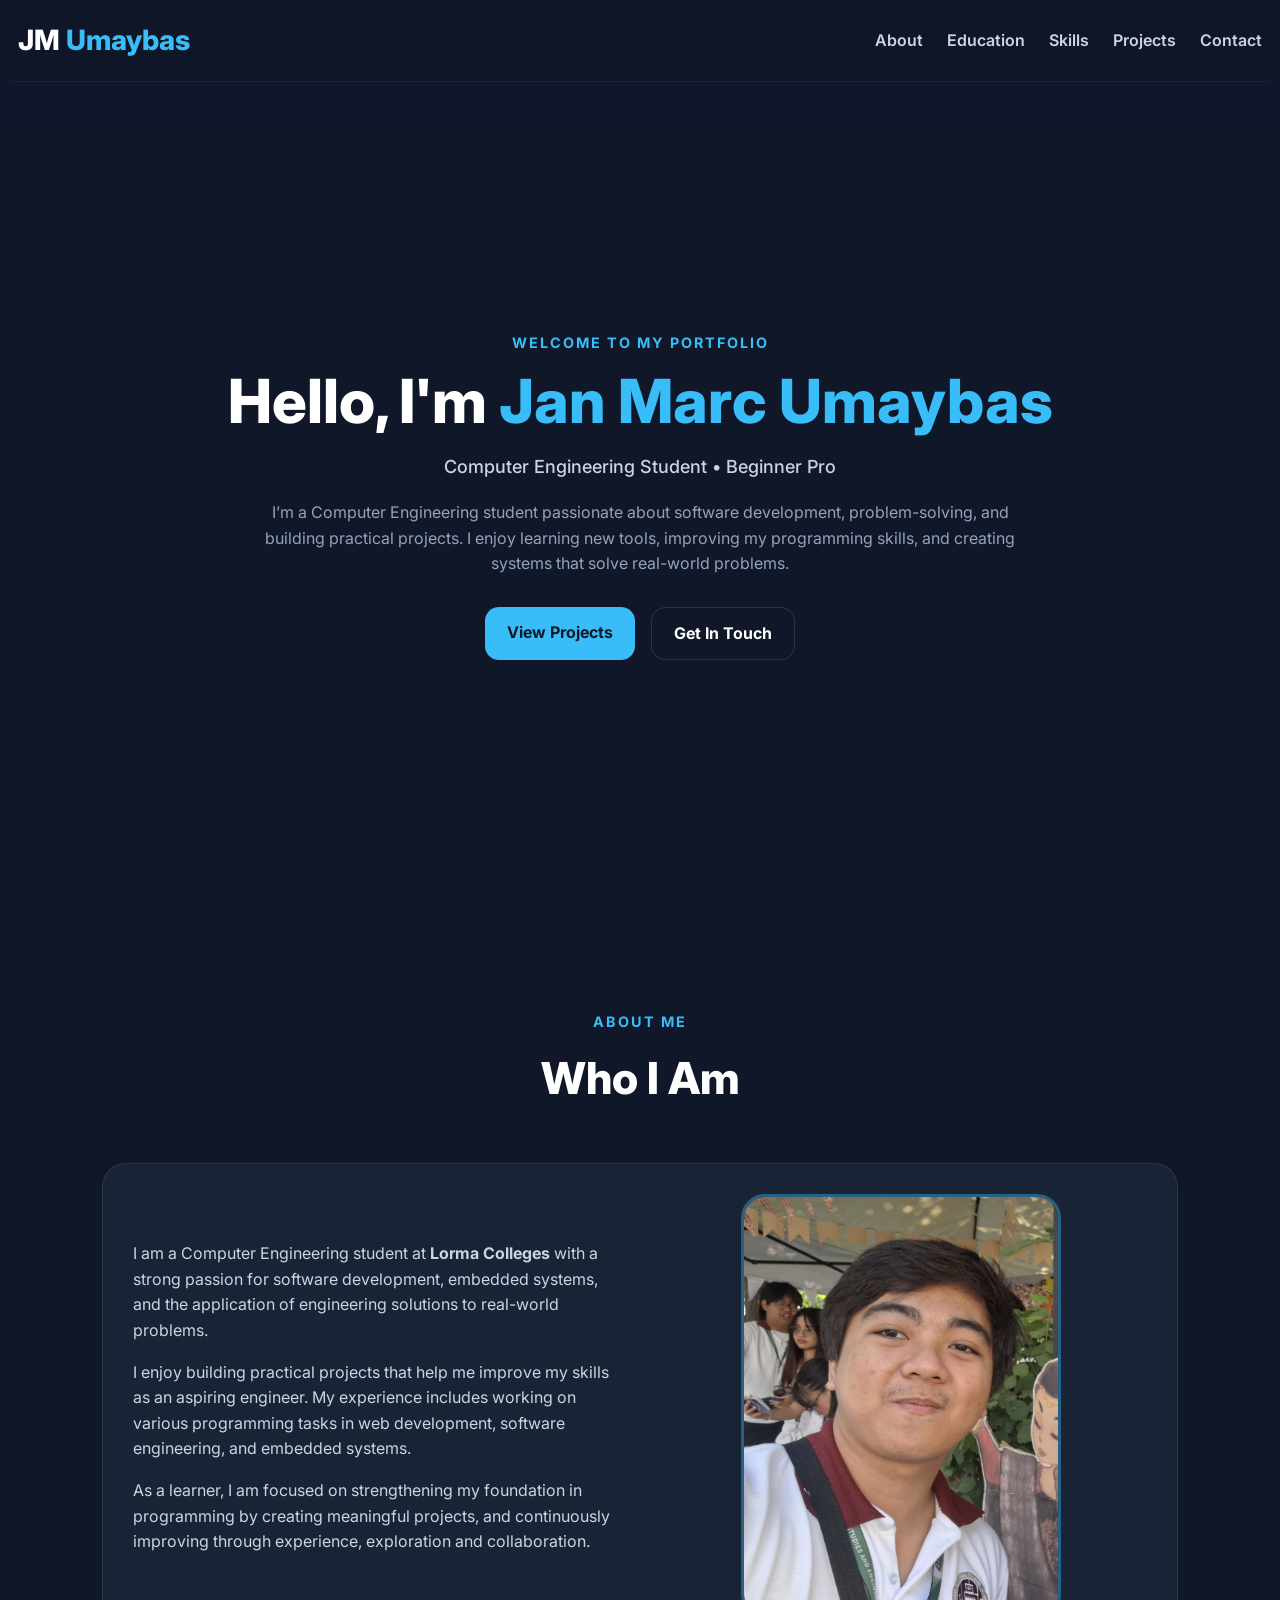
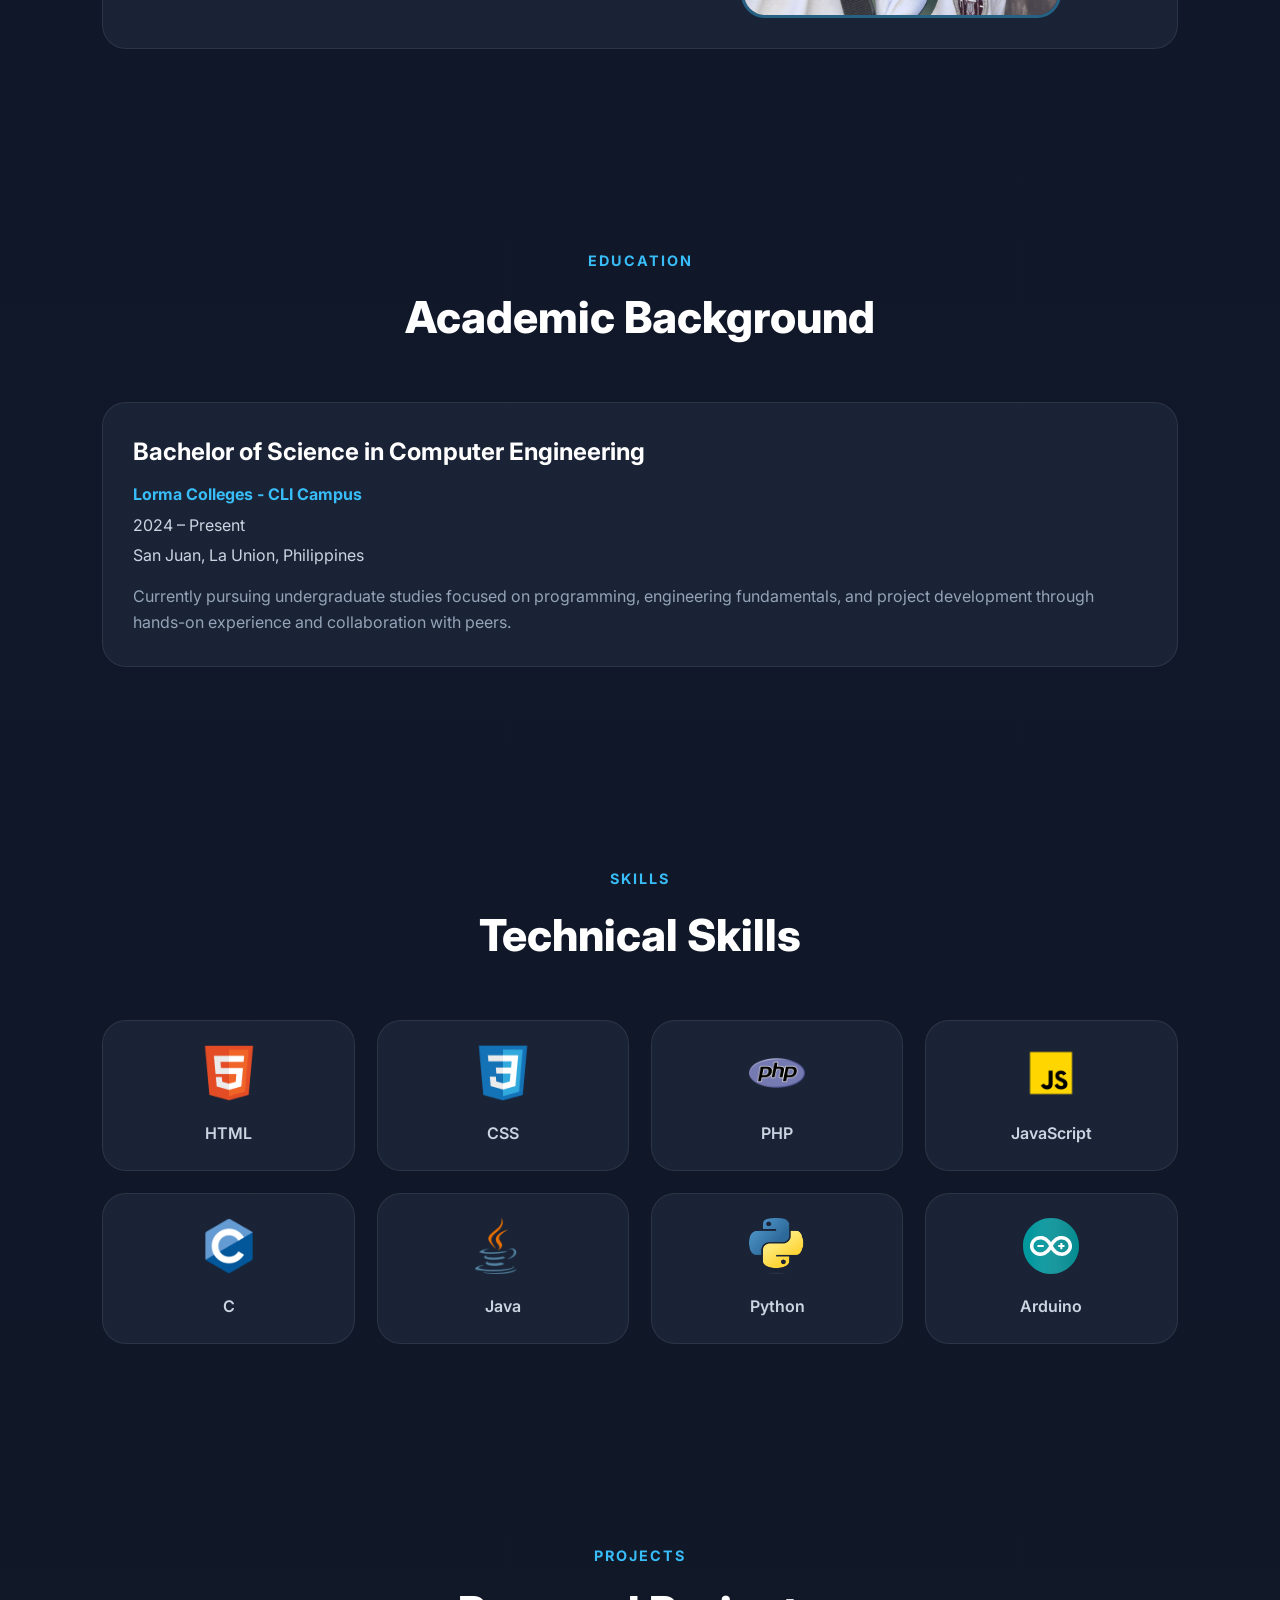
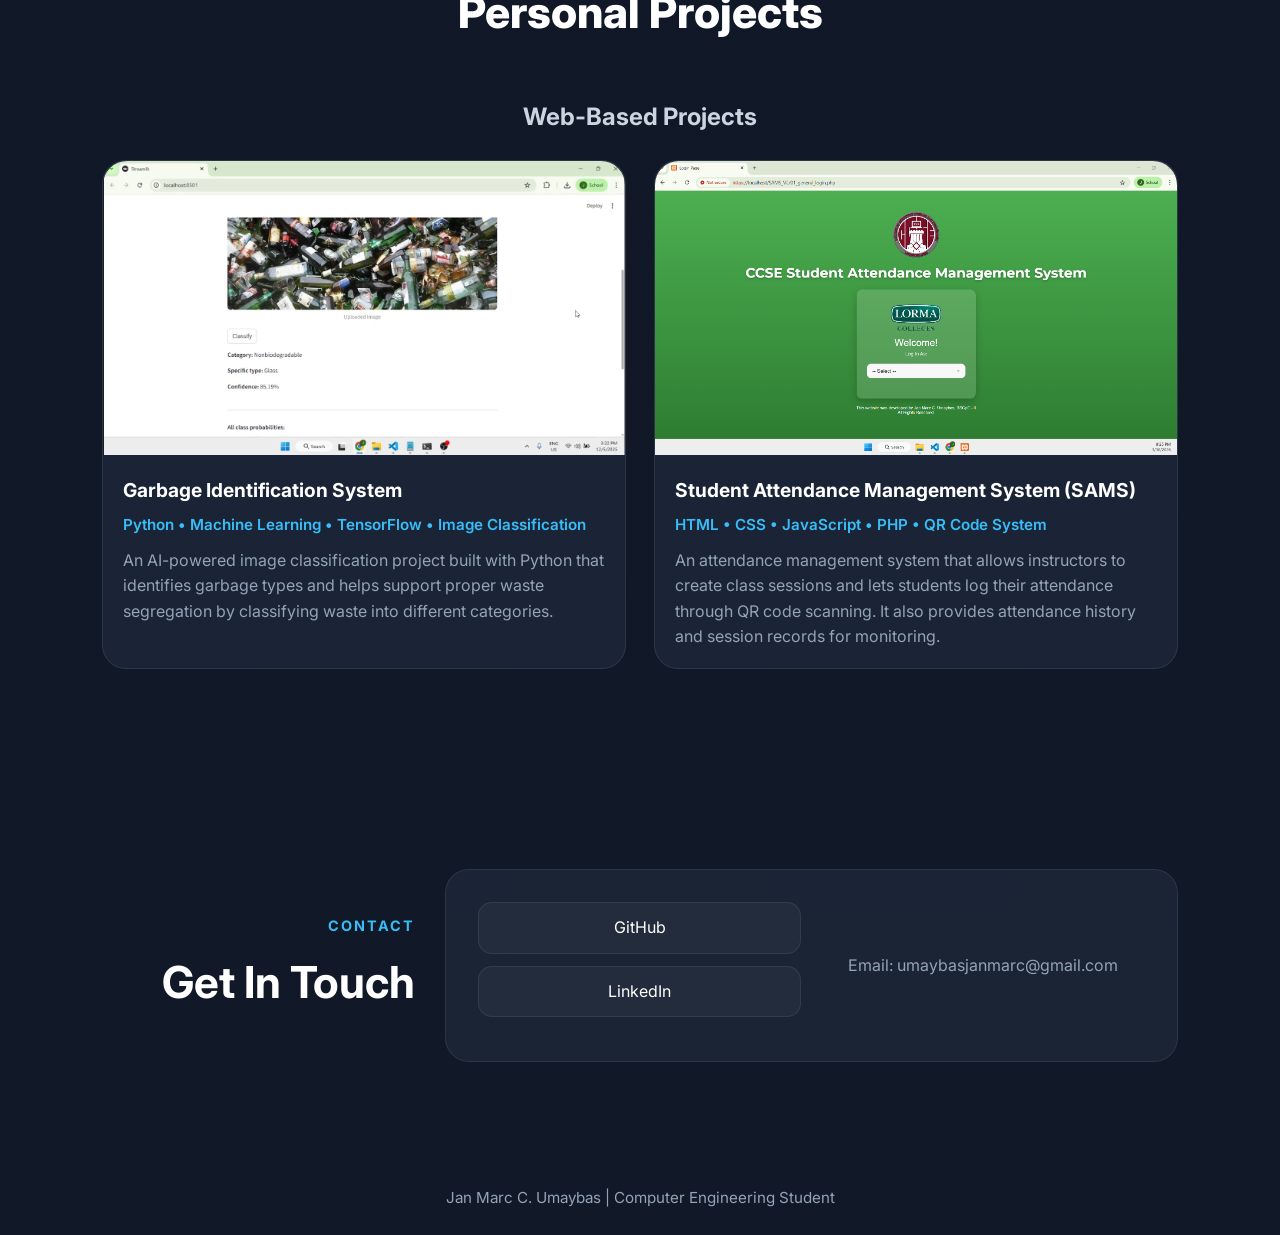
==== commit 0e573764: "Add files via upload" ====
--- a/src/portfolioUmaybas.html
+++ b/src/portfolioUmaybas.html
@@ -43,7 +43,7 @@
                         <div class="introContainer">
                             <p class="introLabel">WELCOME TO MY PORTFOLIO</p>
                             <h2>Hello, I'm <span>Jan Marc Umaybas</span></h2>
-                            <p class="introTagline">Computer Engineering Student • Beginner Programmer • Tech Enthusiast</p>
+                            <p class="introTagline"></p>
                             <p class="introDesc">
                                 I’m a Computer Engineering student passionate about software development, problem-solving, and building practical projects. 
                                 I enjoy learning new tools, improving my programming skills, and creating systems that solve real-world problems.
@@ -152,34 +152,34 @@
 
                     <!-- Projects Section -->
                     <section id="projects" class="projects">
-                    <div class="sectionTitle">
-                        <p class="sectionLabel">PROJECTS</p>
-                        <h2>Personal Projects</h2>
-                    </div>
-
-                    <div class="projectContainer">
-                        <h3>Web-Based Projects</h3>
-                        <div class="projectRow">
-                            <div class="projectItem">
-                                <img src="Pictures/ai garbage.png" alt="AI Powered Garbage Identification System project preview">
-                                <p class="projectName">Garbage Identification System</p>
-                                <p class="projectTech">Python • Machine Learning • TensorFlow • Image Classification</p>
-                                <p class="projectDesc">
-                                    An AI-powered image classification project built with Python that identifies garbage types and helps support proper waste segregation by classifying waste into different categories.
-                                </p>
-                            </div>
-
-                            <div class="projectItem">
-                                <img src="Pictures/sams.png" alt="Student Attendance Management System project preview">
-                                <p class="projectName">Student Attendance Management System (SAMS)</p>
-                                <p class="projectTech">HTML • CSS • JavaScript • PHP • QR Code System</p>
-                                <p class="projectDesc">
-                                    An attendance management system that allows instructors to create class sessions and lets students log their attendance through QR code scanning. It also provides attendance history and session records for monitoring.
-                                </p>
-                            </div>
-                        </div>
-                    </div>
-                </section>
+                        <div class="sectionTitle">
+                            <p class="sectionLabel">PROJECTS</p>
+                            <h2>Personal Projects</h2>
+                        </div>
+
+                        <div class="projectContainer">
+                            <h3>Web-Based Projects</h3>
+                            <div class="projectRow">
+                                <div class="projectItem">
+                                    <img src="Pictures/ai garbage.png" alt="AI Powered Garbage Identification System project preview">
+                                    <p class="projectName">Garbage Identification System</p>
+                                    <p class="projectTech">Python • Machine Learning • TensorFlow • Image Classification</p>
+                                    <p class="projectDesc">
+                                        An AI-powered image classification project built with Python that identifies garbage types and helps support proper waste segregation by classifying waste into different categories.
+                                    </p>
+                                </div>
+
+                                <div class="projectItem">
+                                    <img src="Pictures/sams.png" alt="Student Attendance Management System project preview">
+                                    <p class="projectName">Student Attendance Management System (SAMS)</p>
+                                    <p class="projectTech">HTML • CSS • JavaScript • PHP • QR Code System</p>
+                                    <p class="projectDesc">
+                                        An attendance management system that allows instructors to create class sessions and lets students log their attendance through QR code scanning. It also provides attendance history and session records for monitoring.
+                                    </p>
+                                </div>
+                            </div>
+                        </div>
+                    </section>
 
                     <!-- Contact Section -->
                     <section id="contact" class="contact">
--- a/css/portfolioUmaybas.css
+++ b/css/portfolioUmaybas.css
@@ -1,31 +1,33 @@
 /* ============================================================ */
 /* Global CSS */
+html {
+  scroll-behavior: smooth;
+}
 * {
   margin: 0;
   padding: 0;
   box-sizing: border-box;
-  scroll-behavior: smooth;
 }
 
 /* ============================================================ */
 /* Reusable CSS */
 :root {
-  --bgPrimary: #0f172a;
-  --bgSecondary: #111827;
-  --cardBg: #1e293bbf;
-  --cardBorder: #ffffff14;
   --textPrimary: #ffffff;
   --textSecondary: #cbd5e1;
   --textMuted: #94a3b8;
   --accent: #38bdf8;
-  --accentDark: #0ea5e9;
-}
+}
+/* NOTE TO SIR:  
+I leave this note if in case its needed.
+Learning Reference:
+https://www.w3schools.com/css/css3_variables.asp
+*/
 
 /* ============================================================ */
 /* Body */
 body {
   font-family: 'Inter', sans-serif;
-  background: linear-gradient(180deg, var(--bgPrimary) 0%, var(--bgSecondary) 100%);
+  background: linear-gradient(180deg, #0f172a 0%, #111827 100%);
   color: var(--textPrimary);
   line-height: 1.6;
 }
@@ -35,17 +37,17 @@
 
 /* ============================================================ */
 /* Font Sizes */
-p, a, img {
+p, a {
   font-size: 1rem;
 }
-h1 {
-  font-size: 1.75rem;
-}
+/* h1 {
+  font-size: 3.75rem;
+} */
 h2 {
-  font-size: clamp(2rem, 4vw, 2.8rem);
+  font-size: 2.75rem;
 }
 h3 {
-  font-size: 1.3rem;
+  font-size: 1.5rem;
 }
 
 /* ============================================================ */
@@ -81,8 +83,8 @@
 .skillItem, 
 .projectItem, 
 .contactContainer {
-  background: var(--cardBg);
-  border: 1px solid var(--cardBorder);
+  background: #1e293bbf;
+  border: 1px solid #ffffff14;
   border-radius: 24px;
 }
 
@@ -96,13 +98,10 @@
 }
 header {
   width: 100%;
-  max-width: var(--max-width);
   margin: 0 auto;
-  padding: 18px 8%;
-  background: rgba(15, 23, 42, 0.8);
-  backdrop-filter: blur(14px);
-  -webkit-backdrop-filter: blur(14px);
-  border-bottom: 1px solid rgba(255, 255, 255, 0.06);
+  padding: 18px;
+  background: #0f1729cc;
+  border-bottom: 1px solid #ffffff0f;
   display: flex;
   align-items: center;
   justify-content: space-between;
@@ -125,6 +124,7 @@
   color: var(--textPrimary);
 }
 .header .jmuContainer .jmuName a h1 {
+  font-size: 1.75rem;
   font-weight: 800;
 }
 .header .jmuContainer .jmuName a span {
@@ -203,7 +203,6 @@
   display: flex;
   justify-content: center;
   gap: 16px;
-  flex-wrap: wrap;
 }
 .mainContent .shortIntro .introContainer .introButtons a {
   text-decoration: none;
@@ -218,7 +217,6 @@
 }
 .mainContent .shortIntro .introContainer .introButtons .primaryBtn:hover {
   transform: translateY(-3px);
-  background: var(--accent-dark);
 }
 .mainContent .shortIntro .introContainer .introButtons .secondaryBtn {
   border: 1px solid #ffffff1f;
@@ -374,6 +372,7 @@
   aspect-ratio: 16 / 9;
   object-fit: cover;
   display: block;
+  border-radius: 24px 24px 0 0;
 }
 .mainContent .projects .projectContainer .projectRow .projectItem .projectName {
   font-size: 1.2rem;
@@ -428,7 +427,7 @@
   text-decoration: none;
   color: var(--textPrimary);
   background: #ffffff0a;
-  border: 1px solid var(--cardBorder);
+  border: 1px solid #ffffff14;
   padding: 12px;
   border-radius: 14px;
   margin-bottom: 12px;
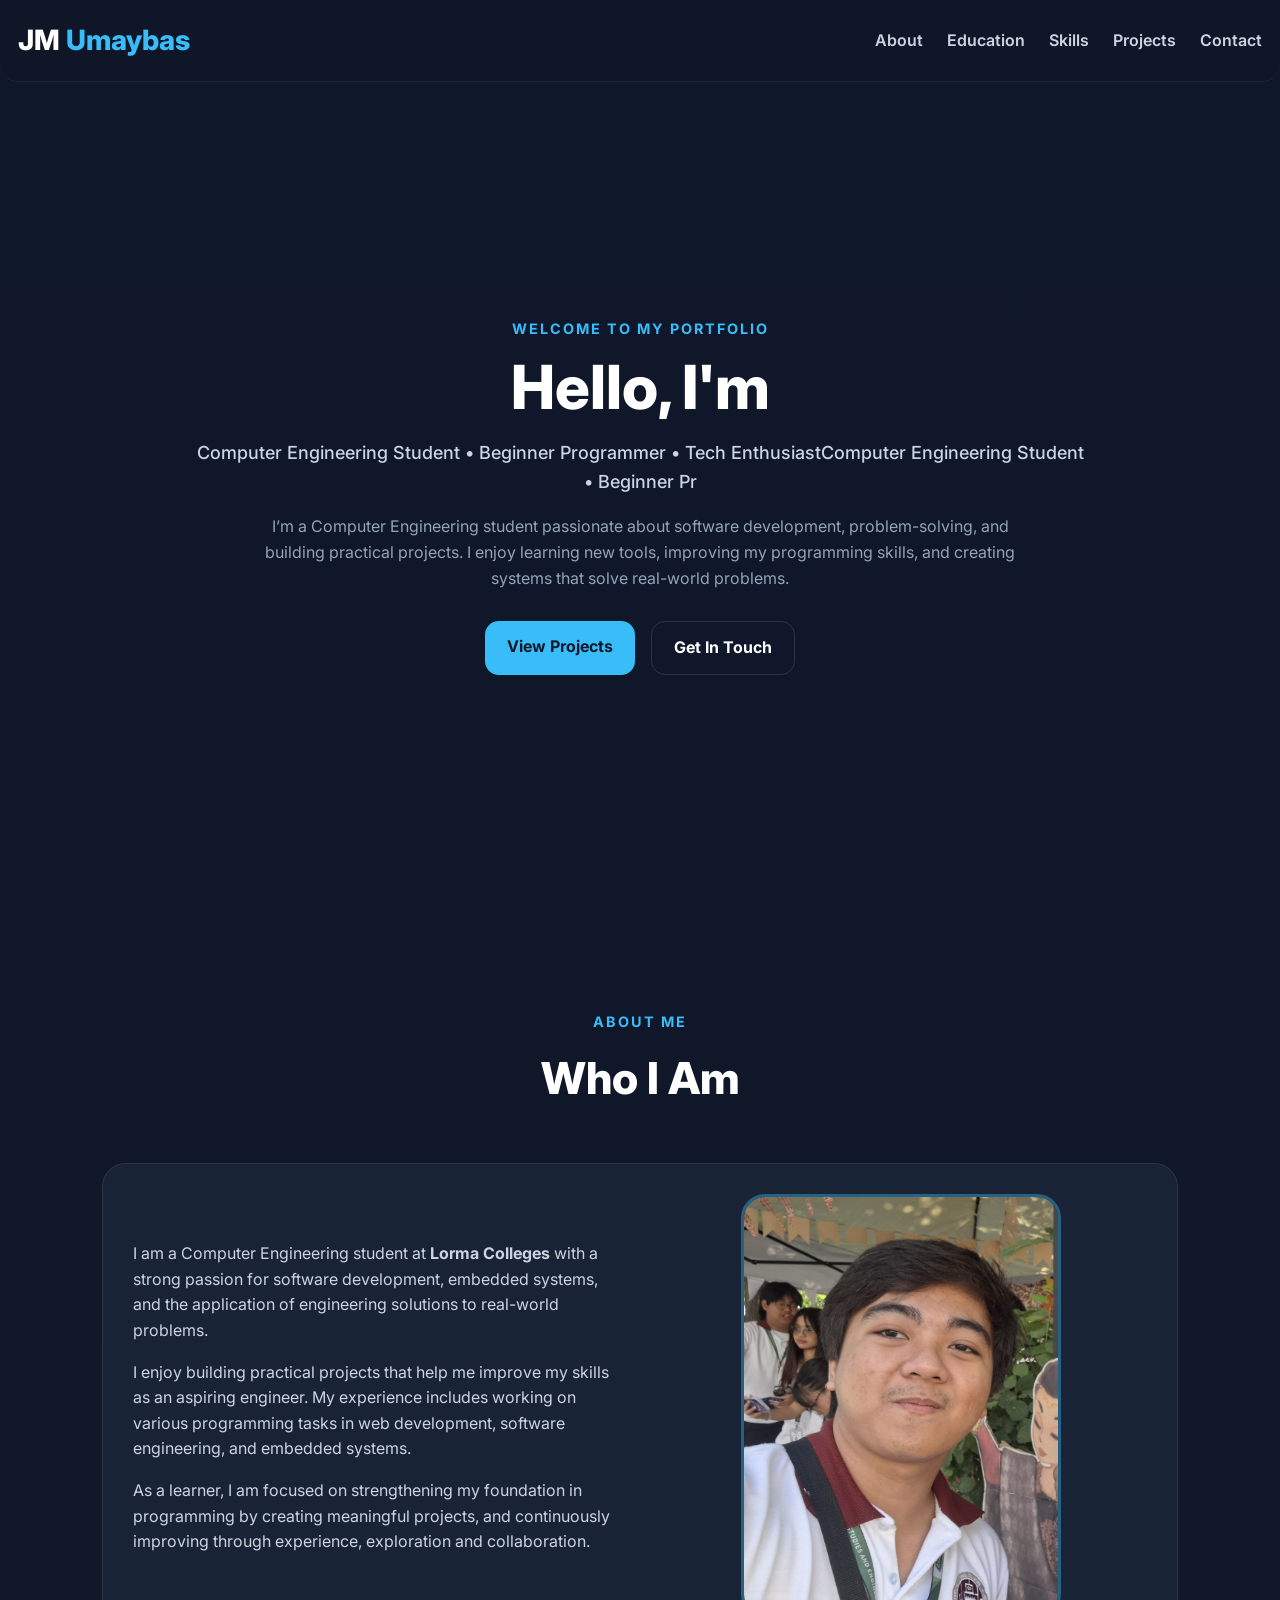
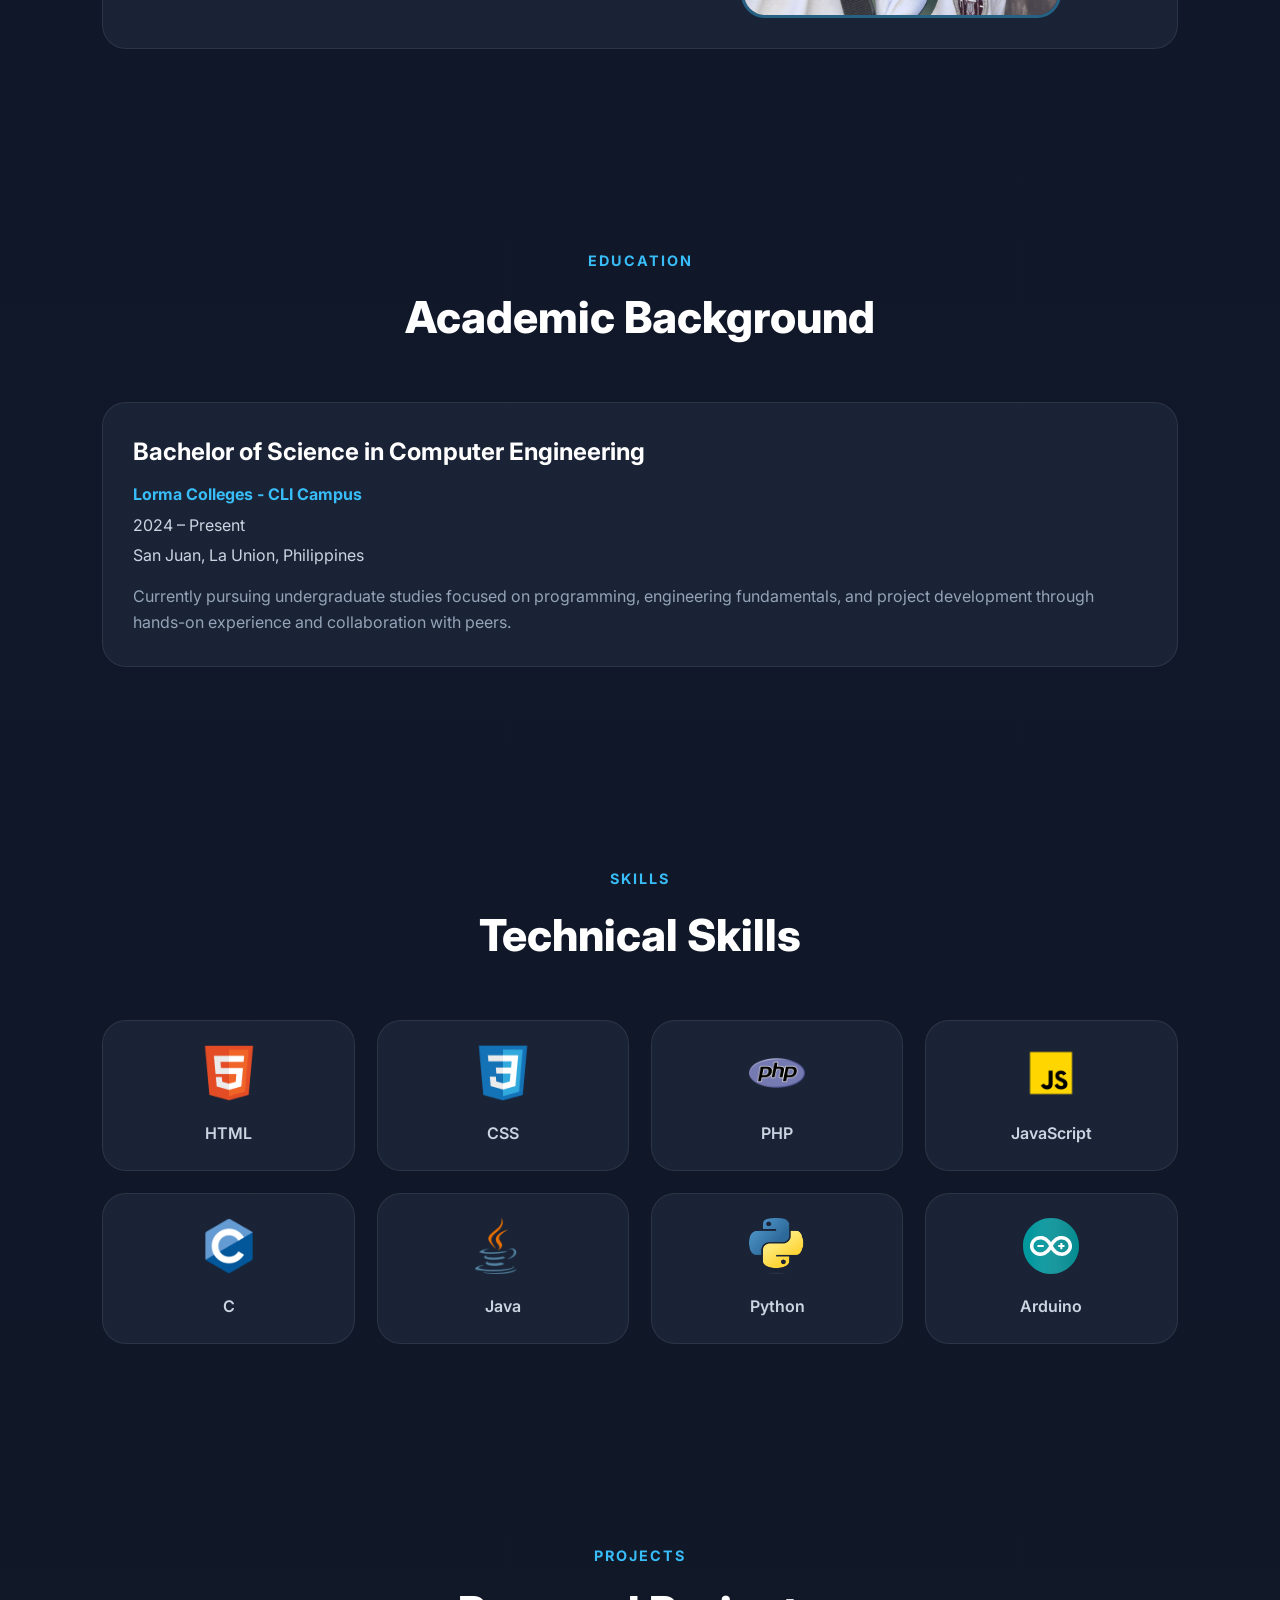
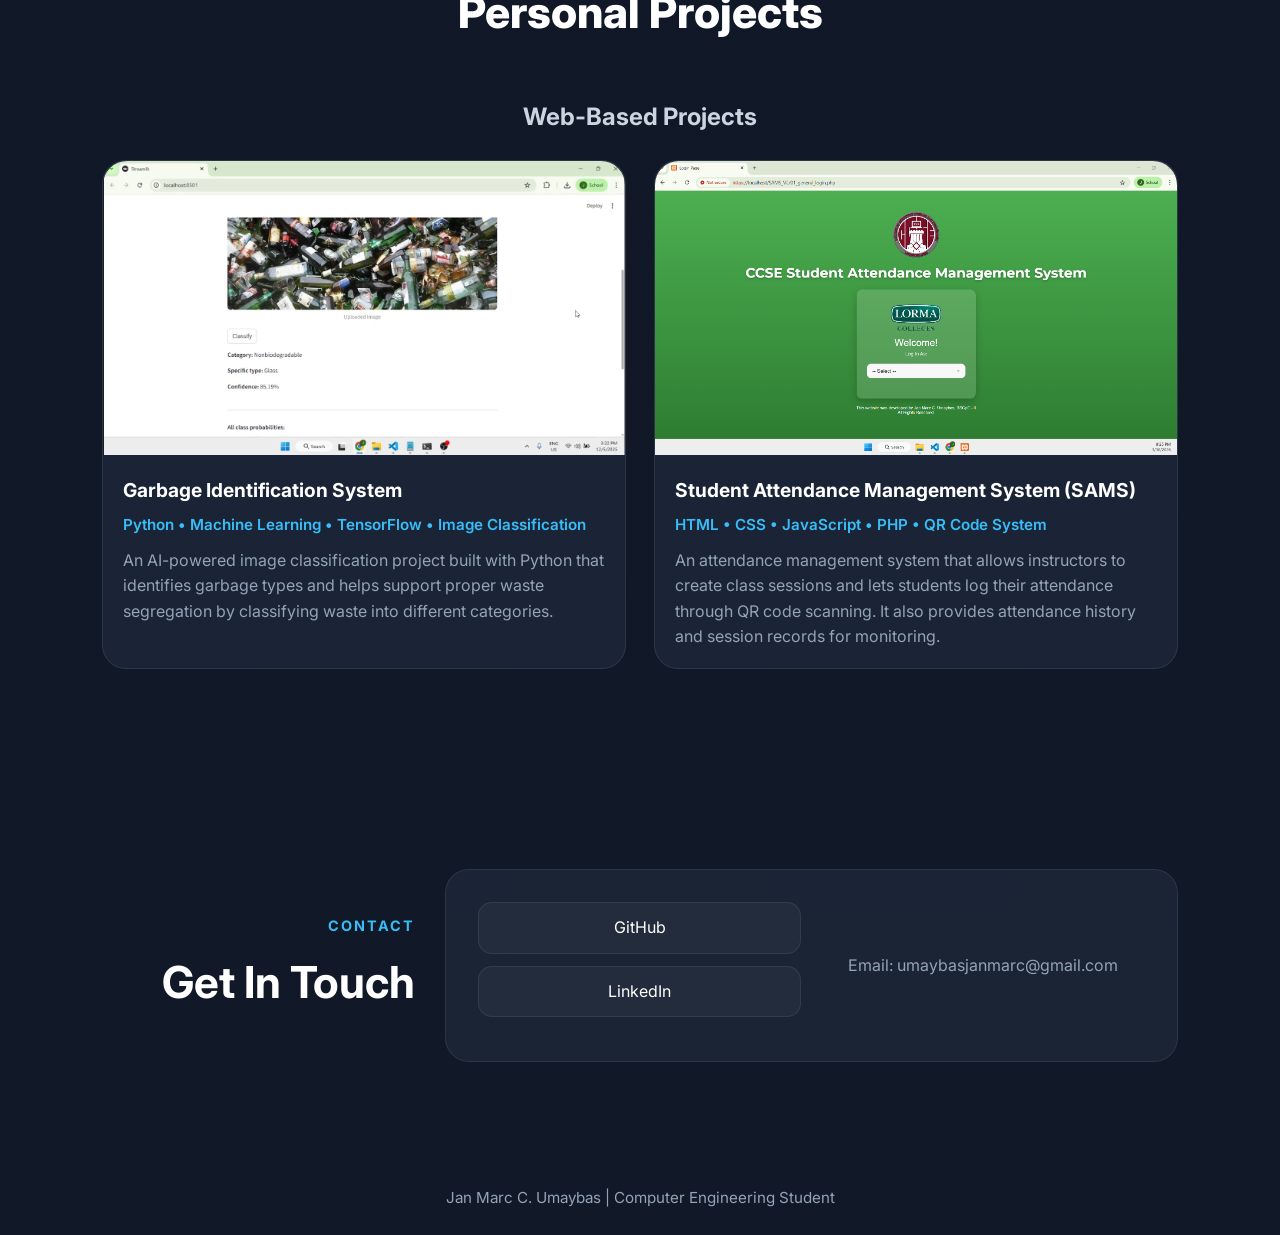
==== commit b61cb3de: "Add files via upload" ====
--- a/src/portfolioUmaybas.html
+++ b/src/portfolioUmaybas.html
@@ -42,8 +42,8 @@
                     <section class="shortIntro">
                         <div class="introContainer">
                             <p class="introLabel">WELCOME TO MY PORTFOLIO</p>
-                            <h2>Hello, I'm <span>Jan Marc Umaybas</span></h2>
-                            <p class="introTagline"></p>
+                            <h2>Hello, I'm <span class="typeInEffect"></span></h2>
+                            <p class="introTagline">Computer Engineering Student • Beginner Programmer • Tech Enthusiast</p>
                             <p class="introDesc">
                                 I’m a Computer Engineering student passionate about software development, problem-solving, and building practical projects. 
                                 I enjoy learning new tools, improving my programming skills, and creating systems that solve real-world problems.
